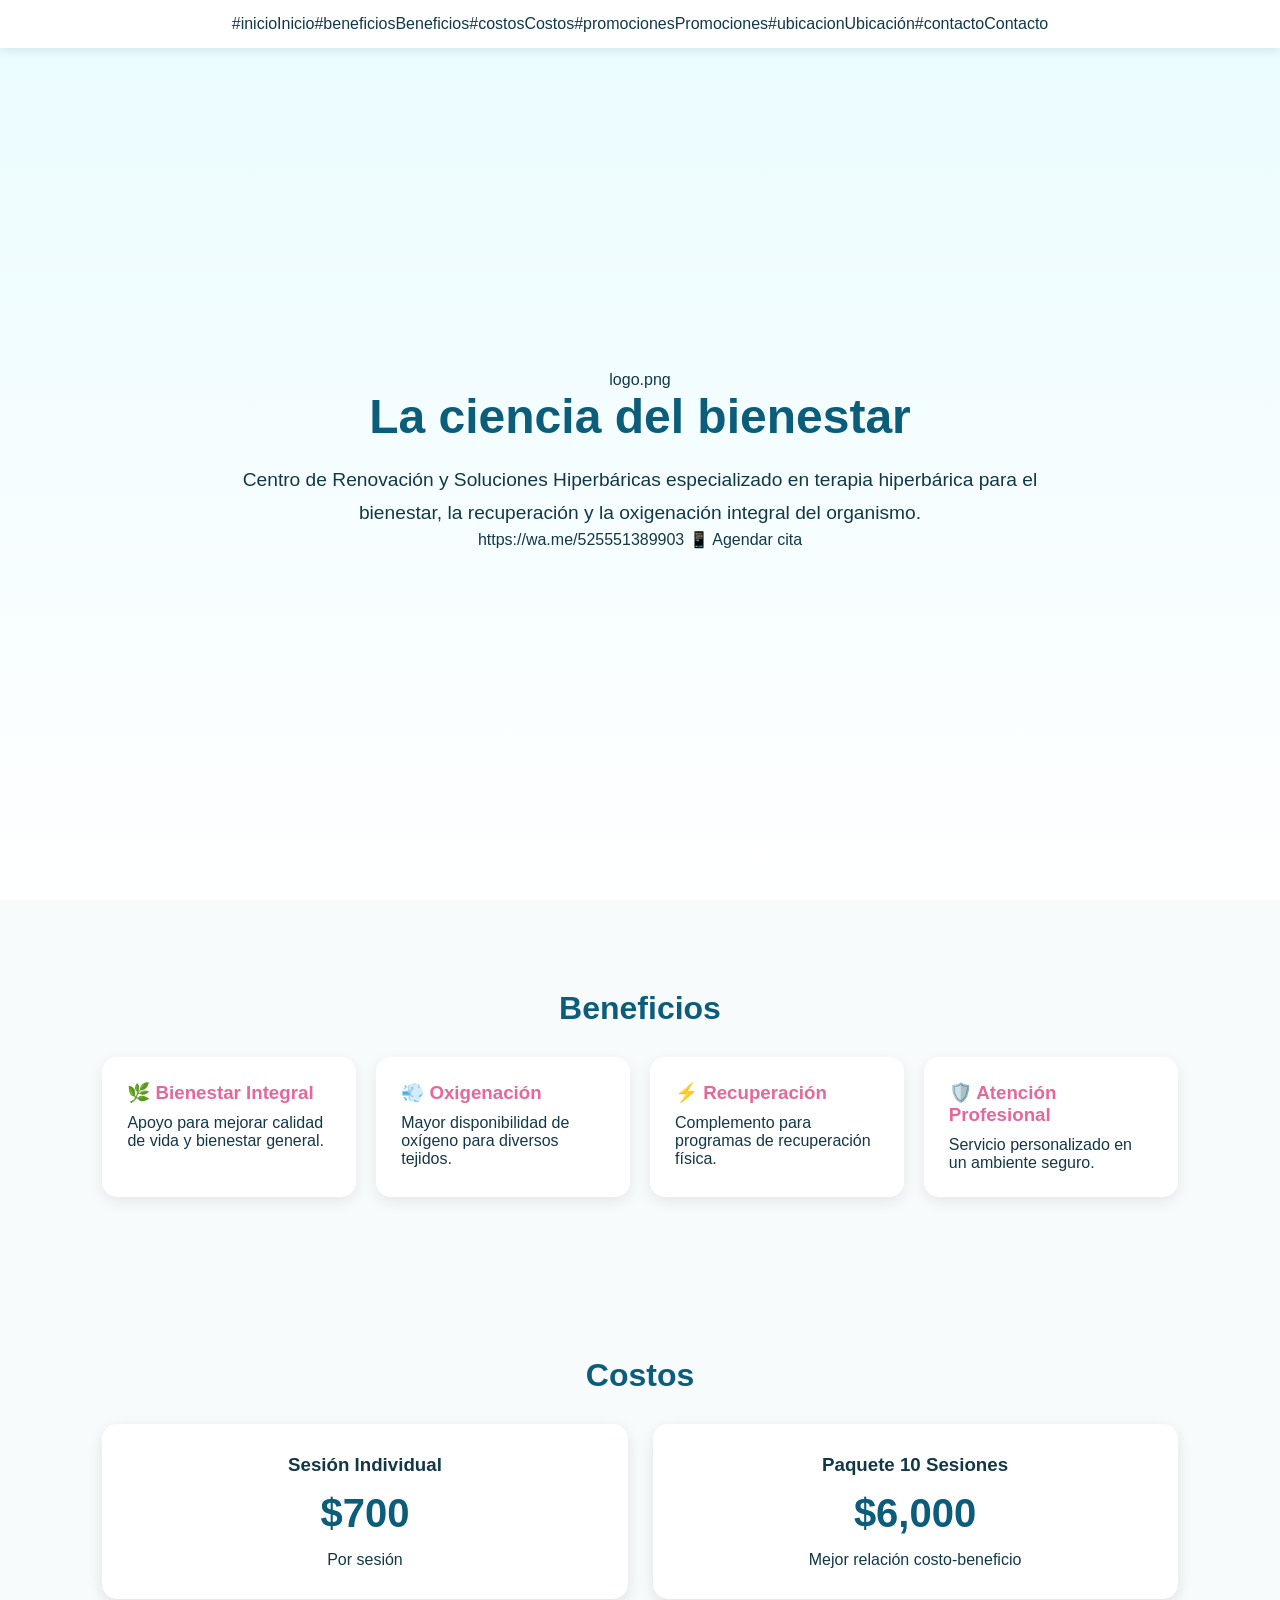
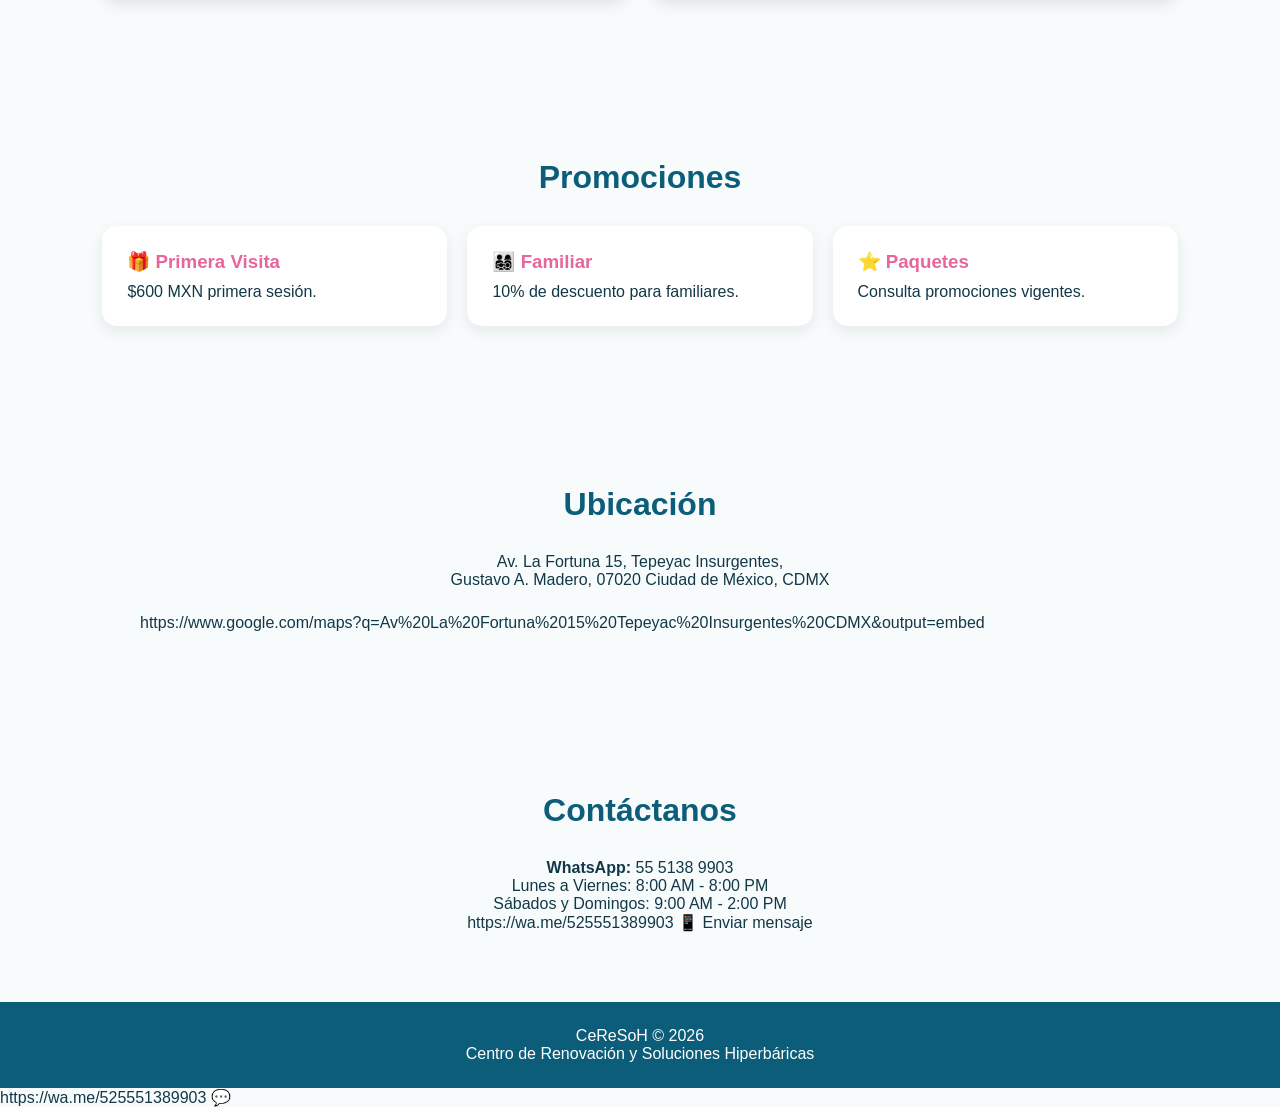
==== index.html @ e76f4d13 "Refactor HTML structure and update styles" ====
<!DOCTYPE html>
<html lang="es">
<head>
<meta charset="UTF-8">
<meta name="viewport" content="width=device-width, initial-scale=1.0">

<title>CeReSoH | Centro de Renovación y Soluciones Hiperbáricas</title>

<style>

*{
margin:0;
padding:0;
box-sizing:border-box;
scroll-behavior:smooth;
}

body{
font-family:Arial, sans-serif;
background:#f8fbfc;
color:#123848;
}

nav{
position:fixed;
top:0;
width:100%;
background:white;
box-shadow:0 2px 10px rgba(0,0,0,.1);
z-index:1000;
}

nav ul{
display:flex;
justify-content:center;
flex-wrap:wrap;
list-style:none;
padding:15px;
}

nav a{
text-decoration:none;
color:#0c5d7a;
font-weight:bold;
padding:10px 15px;
}

nav a:hover{
color:#e5679b;
}

section{
padding:90px 8% 70px;
}

.hero{
min-height:100vh;
display:flex;
flex-direction:column;
justify-content:center;
align-items:center;
text-align:center;
background:linear-gradient(to bottom,#eafcff,#ffffff);
}

.logo{
max-width:500px;
width:90%;
margin-bottom:30px;
}

.hero h1{
font-size:3rem;
color:#0c5d7a;
margin-bottom:20px;
}

.hero p{
max-width:800px;
font-size:1.2rem;
line-height:1.7;
}

.btn{
display:inline-block;
margin-top:30px;
background:#25D366;
color:white;
padding:15px 30px;
border-radius:50px;
text-decoration:none;
font-weight:bold;
}

.btn:hover{
background:#1faa50;
}

h2{
text-align:center;
margin-bottom:30px;
color:#0c5d7a;
font-size:2rem;
}

.cards{
display:grid;
grid-template-columns:repeat(auto-fit,minmax(250px,1fr));
gap:20px;
}

.card{
background:white;
padding:25px;
border-radius:15px;
box-shadow:0 5px 15px rgba(0,0,0,.08);
}

.card h3{
margin-bottom:10px;
color:#e5679b;
}

.pricing{
display:grid;
grid-template-columns:repeat(auto-fit,minmax(280px,1fr));
gap:25px;
}

.price-box{
background:white;
padding:30px;
border-radius:15px;
text-align:center;
box-shadow:0 5px 15px rgba(0,0,0,.1);
}

.price{
font-size:2.5rem;
font-weight:bold;
color:#0c5d7a;
margin:15px 0;
}

.map-container{
max-width:1000px;
margin:auto;
}

.map-container iframe{
width:100%;
height:450px;
border:none;
border-radius:15px;
}

.contact{
text-align:center;
}

.whatsapp-button{
display:inline-block;
background:#25D366;
color:white;
padding:15px 25px;
border-radius:50px;
text-decoration:none;
font-weight:bold;
margin-top:20px;
}

.whatsapp-float{
position:fixed;
bottom:20px;
right:20px;
background:#25D366;
width:65px;
height:65px;
border-radius:50%;
display:flex;
justify-content:center;
align-items:center;
font-size:34px;
text-decoration:none;
color:white;
box-shadow:0 0 15px rgba(0,0,0,.3);
}

footer{
background:#0c5d7a;
color:white;
text-align:center;
padding:25px;
}

@media(max-width:700px){

.hero h1{
font-size:2.2rem;
}

}

</style>
</head>

<body>

<nav>
<ul>
<li>#inicioInicio</a></li>
<li>#beneficiosBeneficios</a></li>
<li>#costosCostos</a></li>
<li>#promocionesPromociones</a></li>
<li>#ubicacionUbicación</a></li>
<li>#contactoContacto</a></li>
</ul>
</nav>

<section class="hero" id="inicio">

logo.png

<h1>La ciencia del bienestar</h1>

<p>
Centro de Renovación y Soluciones Hiperbáricas especializado
en terapia hiperbárica para el bienestar, la recuperación y la
oxigenación integral del organismo.
</p>

https://wa.me/525551389903
📱 Agendar cita
</a>

</section>

<section id="beneficios">

<h2>Beneficios</h2>

<div class="cards">

<div class="card">
<h3>🌿 Bienestar Integral</h3>
<p>Apoyo para mejorar calidad de vida y bienestar general.</p>
</div>

<div class="card">
<h3>💨 Oxigenación</h3>
<p>Mayor disponibilidad de oxígeno para diversos tejidos.</p>
</div>

<div class="card">
<h3>⚡ Recuperación</h3>
<p>Complemento para programas de recuperación física.</p>
</div>

<div class="card">
<h3>🛡️ Atención Profesional</h3>
<p>Servicio personalizado en un ambiente seguro.</p>
</div>

</div>

</section>

<section id="costos">

<h2>Costos</h2>

<div class="pricing">

<div class="price-box">
<h3>Sesión Individual</h3>
<div class="price">$700</div>
<p>Por sesión</p>
</div>

<div class="price-box">
<h3>Paquete 10 Sesiones</h3>
<div class="price">$6,000</div>
<p>Mejor relación costo-beneficio</p>
</div>

</div>

</section>

<section id="promociones">

<h2>Promociones</h2>

<div class="cards">

<div class="card">
<h3>🎁 Primera Visita</h3>
<p>$600 MXN primera sesión.</p>
</div>

<div class="card">
<h3>👨‍👩‍👧‍👦 Familiar</h3>
<p>10% de descuento para familiares.</p>
</div>

<div class="card">
<h3>⭐ Paquetes</h3>
<p>Consulta promociones vigentes.</p>
</div>

</div>

</section>

<section id="ubicacion">

<h2>Ubicación</h2>

<p style="text-align:center;margin-bottom:25px;">
Av. La Fortuna 15, Tepeyac Insurgentes,<br>
Gustavo A. Madero, 07020 Ciudad de México, CDMX
</p>

<div class="map-container">

https://www.google.com/maps?q=Av%20La%20Fortuna%2015%20Tepeyac%20Insurgentes%20CDMX&output=embed
</iframe>

</div>

</section>

<section class="contact" id="contacto">

<h2>Contáctanos</h2>

<p><strong>WhatsApp:</strong> 55 5138 9903</p>

<p>
Lunes a Viernes: 8:00 AM - 8:00 PM<br>
Sábados y Domingos: 9:00 AM - 2:00 PM
</p>

https://wa.me/525551389903
📱 Enviar mensaje
</a>

</section>

<footer>

CeReSoH © 2026<br>
Centro de Renovación y Soluciones Hiperbáricas

</footer>

https://wa.me/525551389903
💬
</a>

</body>
</html>
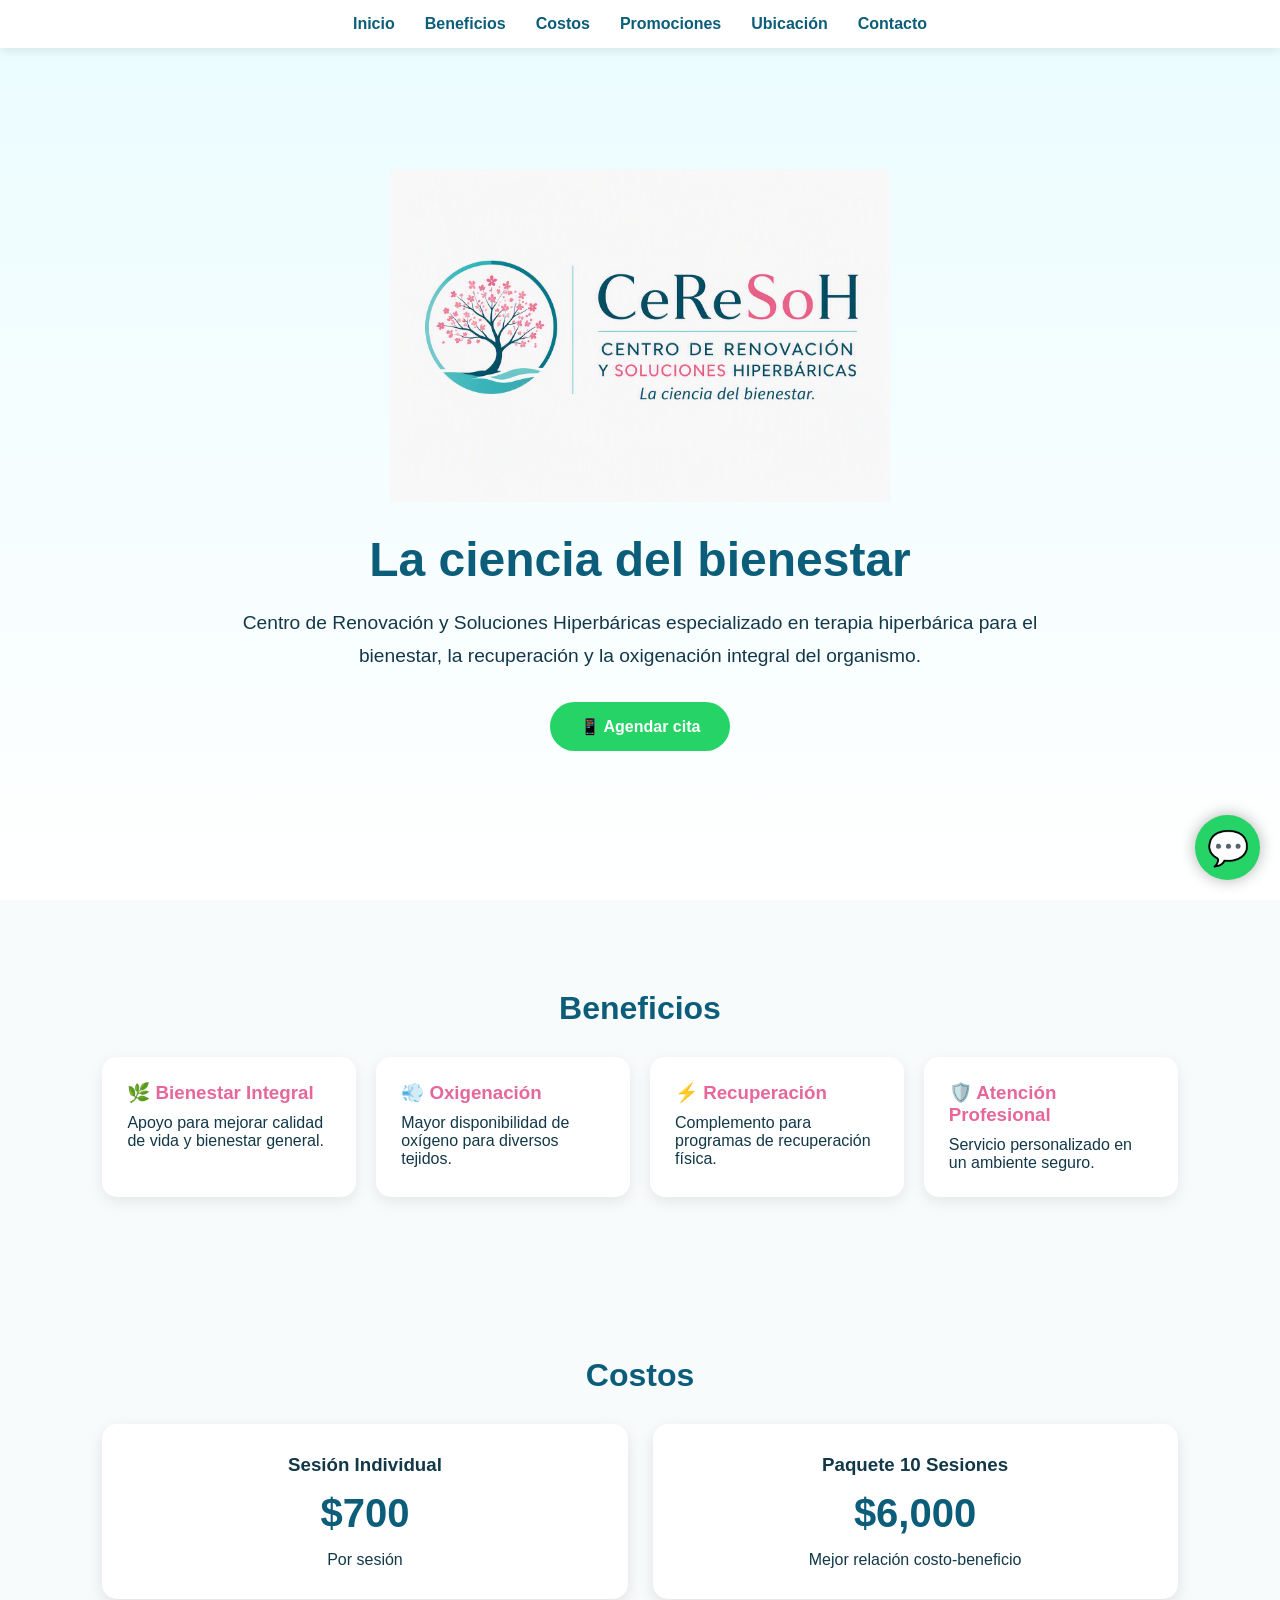
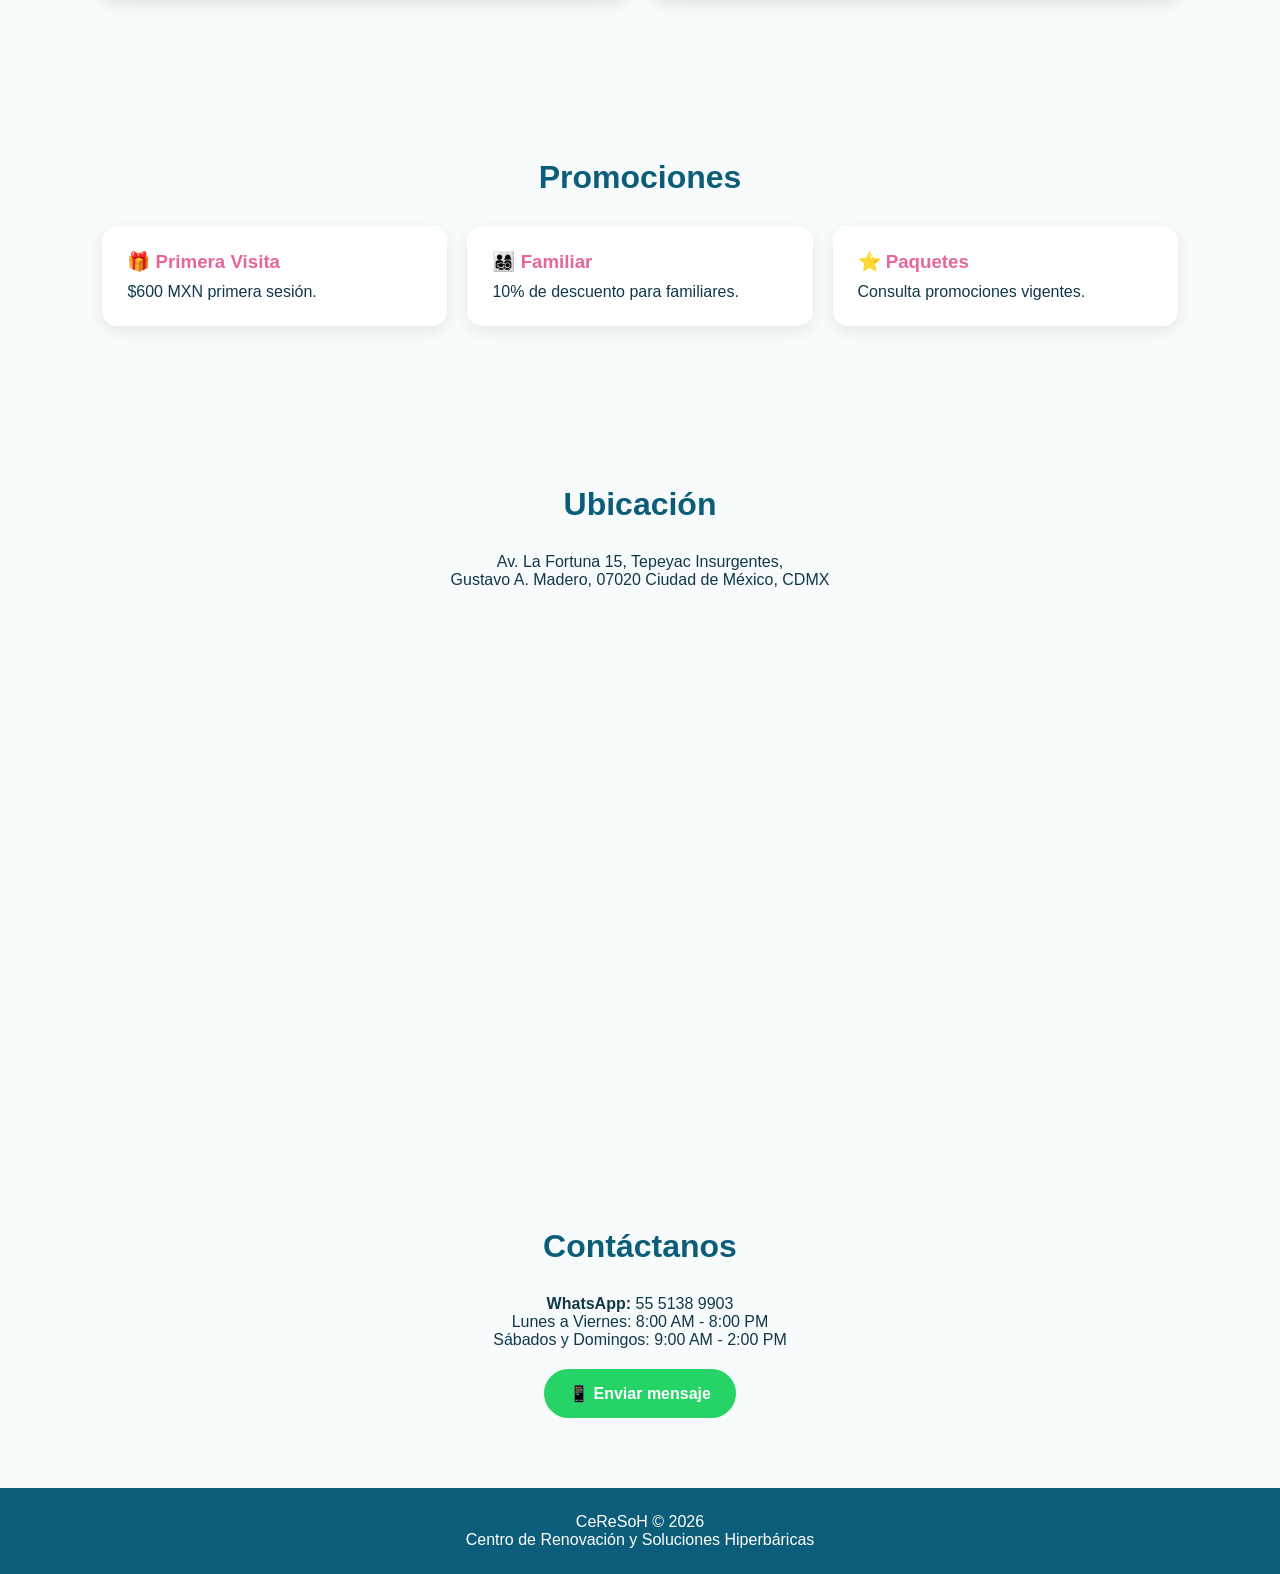
==== commit cba66524: "Refactor HTML links and improve structure" ====
--- a/index.html
+++ b/index.html
@@ -7,7 +7,6 @@
 <title>CeReSoH | Centro de Renovación y Soluciones Hiperbáricas</title>
 
 <style>
-
 *{
 margin:0;
 padding:0;
@@ -194,13 +193,10 @@
 }
 
 @media(max-width:700px){
-
 .hero h1{
 font-size:2.2rem;
 }
-
-}
-
+}
 </style>
 </head>
 
@@ -208,18 +204,18 @@
 
 <nav>
 <ul>
-<li>#inicioInicio</a></li>
-<li>#beneficiosBeneficios</a></li>
-<li>#costosCostos</a></li>
-<li>#promocionesPromociones</a></li>
-<li>#ubicacionUbicación</a></li>
-<li>#contactoContacto</a></li>
+<li><a href="#inicio">Inicio</a></li>
+<li><a href="#beneficios">Beneficios</a></li>
+<li><a href="#costos">Costos</a></li>
+<li><a href="#promociones">Promociones</a></li>
+<li><a href="#ubicacion">Ubicación</a></li>
+<li><a href="#contacto">Contacto</a></li>
 </ul>
 </nav>
 
 <section class="hero" id="inicio">
 
-logo.png
+<img src="logo.png" class="logo" alt="Logo CeReSoH">
 
 <h1>La ciencia del bienestar</h1>
 
@@ -229,9 +225,7 @@
 oxigenación integral del organismo.
 </p>
 
-https://wa.me/525551389903
-📱 Agendar cita
-</a>
+<a href="https://wa.me/525551389903" class="btn">📱 Agendar cita</a>
 
 </section>
 
@@ -322,10 +316,7 @@
 </p>
 
 <div class="map-container">
-
-https://www.google.com/maps?q=Av%20La%20Fortuna%2015%20Tepeyac%20Insurgentes%20CDMX&output=embed
-</iframe>
-
+<iframe src="https://www.google.com/maps?q=Av%20La%20Fortuna%2015%20Tepeyac%20Insurgentes%20CDMX&output=embed"></iframe>
 </div>
 
 </section>
@@ -341,22 +332,16 @@
 Sábados y Domingos: 9:00 AM - 2:00 PM
 </p>
 
-https://wa.me/525551389903
-📱 Enviar mensaje
-</a>
+<a href="https://wa.me/525551389903" class="whatsapp-button">📱 Enviar mensaje</a>
 
 </section>
 
 <footer>
-
 CeReSoH © 2026<br>
 Centro de Renovación y Soluciones Hiperbáricas
-
 </footer>
 
-https://wa.me/525551389903
-💬
-</a>
+<a href="https://wa.me/525551389903" class="whatsapp-float">💬</a>
 
 </body>
 </html>
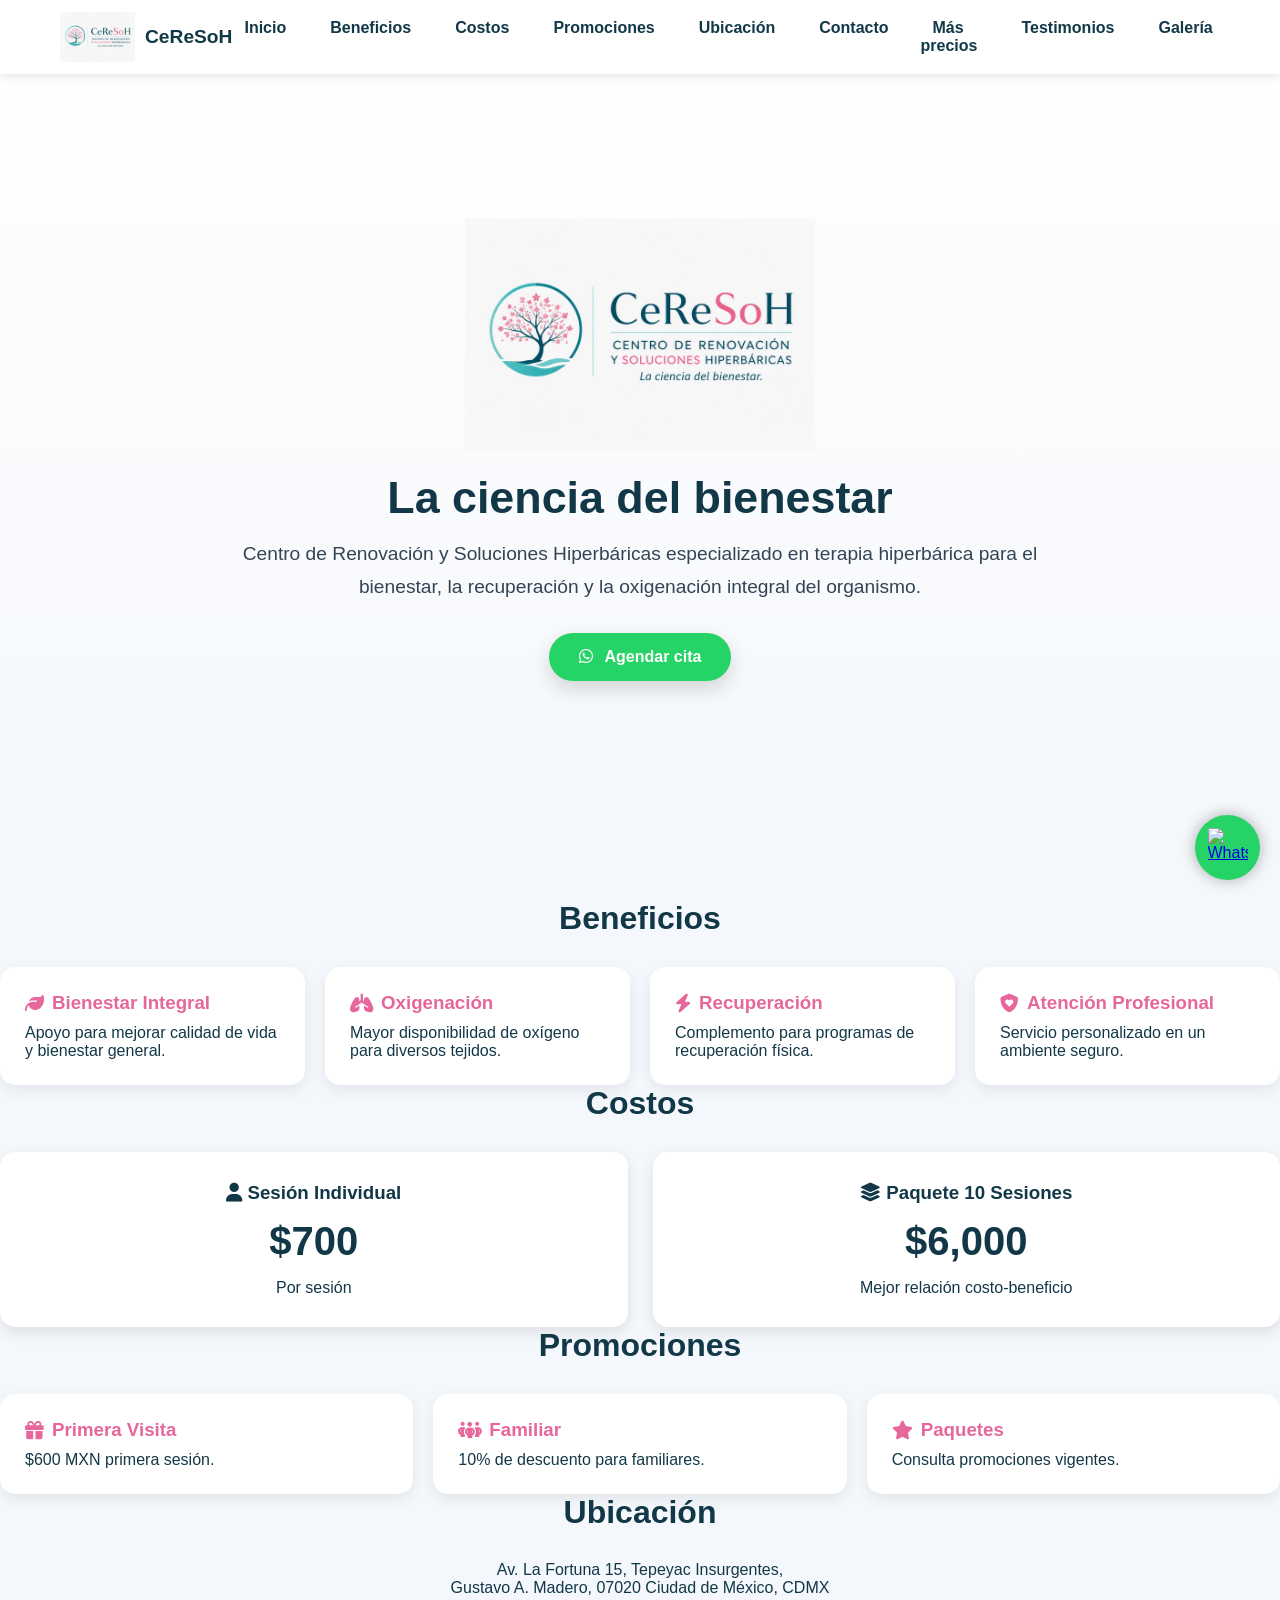
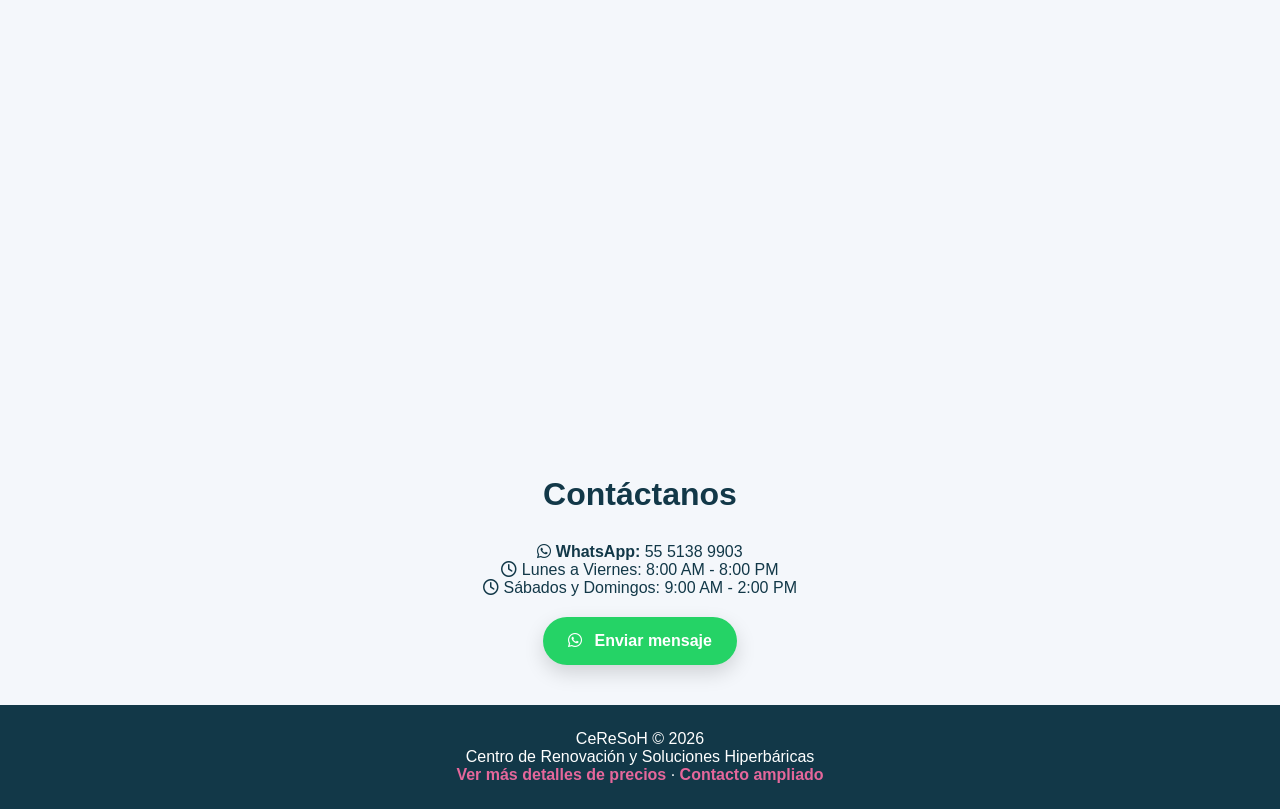
==== commit c714baa0: "Update SEO metadata and improve HTML structure" ====
--- a/index.html
+++ b/index.html
@@ -4,7 +4,28 @@
 <meta charset="UTF-8">
 <meta name="viewport" content="width=device-width, initial-scale=1.0">
 
-<title>CeReSoH | Centro de Renovación y Soluciones Hiperbáricas</title>
+<title>CeReSoH | Cámara Hiperbárica en CDMX | Clínica de Bienestar</title>
+
+<!-- SEO -->
+<meta name="description" content="CeReSoH: Centro de Renovación y Soluciones Hiperbáricas. Terapia hiperbárica profesional en CDMX. Agenda tu sesión hoy.">
+<meta name="keywords" content="cámara hiperbárica CDMX, terapia hiperbárica, bienestar, oxigenación, salud, CeReSoH">
+<meta name="author" content="CeReSoH">
+<meta property="og:title" content="CeReSoH | Terapia Hiperbárica en CDMX">
+<meta property="og:description" content="Clínica premium de terapia hiperbárica. Agenda tu sesión hoy.">
+<meta property="og:image" content="logo.png">
+<meta property="og:type" content="website">
+
+<!-- FontAwesome -->
+<link rel="stylesheet" href="https://cdnjs.cloudflare.com/ajax/libs/font-awesome/6.5.1/css/all.min.css">
+
+<!-- Google tag (gtag.js) -->
+<script async src="https://www.googletagmanager.com/gtag/js?id=G-NLW0DRHS43"></script>
+<script>
+  window.dataLayer = window.dataLayer || [];
+  function gtag(){dataLayer.push(arguments);}
+  gtag('js', new Date());
+  gtag('config', 'G-NLW0DRHS43');
+</script>
 
 <style>
 *{
@@ -15,11 +36,12 @@
 }
 
 body{
-font-family:Arial, sans-serif;
-background:#f8fbfc;
-color:#123848;
-}
-
+font-family:'Segoe UI', Roboto, Arial, sans-serif;
+background:#F4F7FB;
+color:#123848;
+}
+
+/* NAVBAR */
 nav{
 position:fixed;
 top:0;
@@ -29,29 +51,83 @@
 z-index:1000;
 }
 
-nav ul{
-display:flex;
-justify-content:center;
-flex-wrap:wrap;
+.nav-container{
+max-width:1200px;
+margin:auto;
+display:flex;
+align-items:center;
+justify-content:space-between;
+padding:12px 20px;
+}
+
+.nav-logo{
+display:flex;
+align-items:center;
+gap:10px;
+}
+
+.nav-logo img{
+height:50px;
+}
+
+.nav-logo span{
+font-weight:bold;
+color:#123848;
+font-size:1.2rem;
+}
+
+.nav-links{
+display:flex;
+gap:20px;
 list-style:none;
-padding:15px;
-}
-
-nav a{
+}
+
+.nav-links a{
 text-decoration:none;
-color:#0c5d7a;
-font-weight:bold;
-padding:10px 15px;
-}
-
-nav a:hover{
-color:#e5679b;
-}
-
-section{
-padding:90px 8% 70px;
-}
-
+color:#123848;
+font-weight:600;
+padding:8px 12px;
+border-radius:8px;
+transition:.2s;
+}
+
+.nav-links a:hover{
+background:#E5679B;
+color:white;
+}
+
+/* Hamburguesa móvil */
+.menu-toggle{
+display:none;
+font-size:28px;
+color:#123848;
+cursor:pointer;
+}
+
+@media(max-width:768px){
+.nav-links{
+position:absolute;
+top:70px;
+right:0;
+background:white;
+flex-direction:column;
+width:75%;
+max-width:280px;
+padding:20px;
+box-shadow:0 5px 15px rgba(0,0,0,.15);
+display:none;
+}
+
+.nav-links.show{
+display:flex;
+}
+
+.menu-toggle{
+display:block;
+}
+}
+
+/* HERO */
 .hero{
 min-height:100vh;
 display:flex;
@@ -59,25 +135,32 @@
 justify-content:center;
 align-items:center;
 text-align:center;
-background:linear-gradient(to bottom,#eafcff,#ffffff);
+background:linear-gradient(to bottom,#ffffff,#F4F7FB);
+animation:fadeIn 1s ease-out;
+}
+
+@keyframes fadeIn{
+from{opacity:0; transform:translateY(20px);}
+to{opacity:1; transform:translateY(0);}
 }
 
 .logo{
-max-width:500px;
+max-width:350px;
 width:90%;
-margin-bottom:30px;
+margin-bottom:20px;
 }
 
 .hero h1{
-font-size:3rem;
-color:#0c5d7a;
-margin-bottom:20px;
+font-size:2.8rem;
+color:#123848;
+margin-bottom:15px;
 }
 
 .hero p{
 max-width:800px;
 font-size:1.2rem;
 line-height:1.7;
+color:#345;
 }
 
 .btn{
@@ -89,19 +172,28 @@
 border-radius:50px;
 text-decoration:none;
 font-weight:bold;
+box-shadow:0 8px 20px rgba(0,0,0,.15);
+transition:.2s;
+}
+
+.btn i{
+margin-right:8px;
 }
 
 .btn:hover{
 background:#1faa50;
-}
-
+transform:translateY(-2px);
+}
+
+/* TITULOS */
 h2{
 text-align:center;
 margin-bottom:30px;
-color:#0c5d7a;
+color:#123848;
 font-size:2rem;
 }
 
+/* CARDS */
 .cards{
 display:grid;
 grid-template-columns:repeat(auto-fit,minmax(250px,1fr));
@@ -113,13 +205,23 @@
 padding:25px;
 border-radius:15px;
 box-shadow:0 5px 15px rgba(0,0,0,.08);
+transition:.2s;
+}
+
+.card:hover{
+transform:translateY(-4px);
+box-shadow:0 10px 25px rgba(0,0,0,.12);
 }
 
 .card h3{
 margin-bottom:10px;
-color:#e5679b;
-}
-
+color:#E5679B;
+display:flex;
+align-items:center;
+gap:8px;
+}
+
+/* PRECIOS */
 .pricing{
 display:grid;
 grid-template-columns:repeat(auto-fit,minmax(280px,1fr));
@@ -132,15 +234,22 @@
 border-radius:15px;
 text-align:center;
 box-shadow:0 5px 15px rgba(0,0,0,.1);
+transition:.2s;
+}
+
+.price-box:hover{
+transform:translateY(-4px);
+box-shadow:0 10px 25px rgba(0,0,0,.12);
 }
 
 .price{
 font-size:2.5rem;
 font-weight:bold;
-color:#0c5d7a;
+color:#123848;
 margin:15px 0;
 }
 
+/* MAPA */
 .map-container{
 max-width:1000px;
 margin:auto;
@@ -153,6 +262,7 @@
 border-radius:15px;
 }
 
+/* CONTACTO */
 .contact{
 text-align:center;
 }
@@ -166,51 +276,87 @@
 text-decoration:none;
 font-weight:bold;
 margin-top:20px;
-}
-
+box-shadow:0 8px 20px rgba(0,0,0,.15);
+transition:.2s;
+}
+
+.whatsapp-button i{
+margin-right:8px;
+}
+
+.whatsapp-button:hover{
+background:#1faa50;
+transform:translateY(-2px);
+}
+
+/* BOTÓN FLOTANTE WHATSAPP */
 .whatsapp-float{
 position:fixed;
 bottom:20px;
 right:20px;
-background:#25D366;
 width:65px;
 height:65px;
 border-radius:50%;
 display:flex;
 justify-content:center;
 align-items:center;
-font-size:34px;
-text-decoration:none;
-color:white;
+background:#25D366;
 box-shadow:0 0 15px rgba(0,0,0,.3);
-}
-
+transition:.2s;
+}
+
+.whatsapp-float img{
+width:40px;
+height:40px;
+}
+
+.whatsapp-float:hover{
+transform:scale(1.05);
+}
+
+/* FOOTER */
 footer{
-background:#0c5d7a;
+background:#123848;
 color:white;
 text-align:center;
 padding:25px;
-}
-
-@media(max-width:700px){
-.hero h1{
-font-size:2.2rem;
-}
+margin-top:40px;
+}
+
+footer a{
+color:#E5679B;
+text-decoration:none;
+font-weight:bold;
 }
 </style>
+
 </head>
 
 <body>
 
 <nav>
-<ul>
-<li><a href="#inicio">Inicio</a></li>
-<li><a href="#beneficios">Beneficios</a></li>
-<li><a href="#costos">Costos</a></li>
-<li><a href="#promociones">Promociones</a></li>
-<li><a href="#ubicacion">Ubicación</a></li>
-<li><a href="#contacto">Contacto</a></li>
-</ul>
+<div class="nav-container">
+  <div class="nav-logo">
+    <img src="logo.png" alt="Logo CeReSoH">
+    <span>CeReSoH</span>
+  </div>
+
+  <div class="menu-toggle" onclick="toggleMenu()">
+    <i class="fas fa-bars"></i>
+  </div>
+
+  <ul class="nav-links" id="navLinks">
+    <li><a href="#inicio">Inicio</a></li>
+    <li><a href="#beneficios">Beneficios</a></li>
+    <li><a href="#costos">Costos</a></li>
+    <li><a href="#promociones">Promociones</a></li>
+    <li><a href="#ubicacion">Ubicación</a></li>
+    <li><a href="#contacto">Contacto</a></li>
+    <li><a href="precios.html">Más precios</a></li>
+    <li><a href="testimonios.html">Testimonios</a></li>
+    <li><a href="galeria.html">Galería</a></li>
+  </ul>
+</div>
 </nav>
 
 <section class="hero" id="inicio">
@@ -225,7 +371,9 @@
 oxigenación integral del organismo.
 </p>
 
-<a href="https://wa.me/525551389903" class="btn">📱 Agendar cita</a>
+<a href="https://wa.me/525551389903" class="btn" onclick="gtag('event','agendar_cita_click');">
+  <i class="fab fa-whatsapp"></i> Agendar cita
+</a>
 
 </section>
 
@@ -236,22 +384,22 @@
 <div class="cards">
 
 <div class="card">
-<h3>🌿 Bienestar Integral</h3>
+<h3><i class="fas fa-leaf"></i> Bienestar Integral</h3>
 <p>Apoyo para mejorar calidad de vida y bienestar general.</p>
 </div>
 
 <div class="card">
-<h3>💨 Oxigenación</h3>
+<h3><i class="fas fa-lungs"></i> Oxigenación</h3>
 <p>Mayor disponibilidad de oxígeno para diversos tejidos.</p>
 </div>
 
 <div class="card">
-<h3>⚡ Recuperación</h3>
+<h3><i class="fas fa-bolt"></i> Recuperación</h3>
 <p>Complemento para programas de recuperación física.</p>
 </div>
 
 <div class="card">
-<h3>🛡️ Atención Profesional</h3>
+<h3><i class="fas fa-shield-heart"></i> Atención Profesional</h3>
 <p>Servicio personalizado en un ambiente seguro.</p>
 </div>
 
@@ -266,13 +414,13 @@
 <div class="pricing">
 
 <div class="price-box">
-<h3>Sesión Individual</h3>
+<h3><i class="fas fa-user"></i> Sesión Individual</h3>
 <div class="price">$700</div>
 <p>Por sesión</p>
 </div>
 
 <div class="price-box">
-<h3>Paquete 10 Sesiones</h3>
+<h3><i class="fas fa-layer-group"></i> Paquete 10 Sesiones</h3>
 <div class="price">$6,000</div>
 <p>Mejor relación costo-beneficio</p>
 </div>
@@ -287,18 +435,18 @@
 
 <div class="cards">
 
-<div class="card">
-<h3>🎁 Primera Visita</h3>
+<div class="card" onclick="gtag('event','promocion_click');">
+<h3><i class="fas fa-gift"></i> Primera Visita</h3>
 <p>$600 MXN primera sesión.</p>
 </div>
 
-<div class="card">
-<h3>👨‍👩‍👧‍👦 Familiar</h3>
+<div class="card" onclick="gtag('event','promocion_click');">
+<h3><i class="fas fa-people-group"></i> Familiar</h3>
 <p>10% de descuento para familiares.</p>
 </div>
 
-<div class="card">
-<h3>⭐ Paquetes</h3>
+<div class="card" onclick="gtag('event','promocion_click');">
+<h3><i class="fas fa-star"></i> Paquetes</h3>
 <p>Consulta promociones vigentes.</p>
 </div>
 
@@ -325,23 +473,45 @@
 
 <h2>Contáctanos</h2>
 
-<p><strong>WhatsApp:</strong> 55 5138 9903</p>
+<p><strong><i class="fab fa-whatsapp"></i> WhatsApp:</strong> 55 5138 9903</p>
 
 <p>
-Lunes a Viernes: 8:00 AM - 8:00 PM<br>
-Sábados y Domingos: 9:00 AM - 2:00 PM
+<i class="far fa-clock"></i> Lunes a Viernes: 8:00 AM - 8:00 PM<br>
+<i class="far fa-clock"></i> Sábados y Domingos: 9:00 AM - 2:00 PM
 </p>
 
-<a href="https://wa.me/525551389903" class="whatsapp-button">📱 Enviar mensaje</a>
+<a href="https://wa.me/525551389903" class="whatsapp-button">
+  <i class="fab fa-whatsapp"></i> Enviar mensaje
+</a>
 
 </section>
 
 <footer>
 CeReSoH © 2026<br>
-Centro de Renovación y Soluciones Hiperbáricas
+Centro de Renovación y Soluciones Hiperbáricas<br>
+<a href="precios.html">Ver más detalles de precios</a> ·
+<a href="contacto.html">Contacto ampliado</a>
 </footer>
 
-<a href="https://wa.me/525551389903" class="whatsapp-float">💬</a>
+<a href="https://wa.me/525551389903" class="whatsapp-float" onclick="gtag('event','whatsapp_flotante_click');">
+  <img src="https://upload.wikimedia.org/wikipedia/commons/6/6b/WhatsApp.svg" alt="WhatsApp">
+</a>
+
+<script>
+function toggleMenu(){
+  const navLinks = document.getElementById('navLinks');
+  navLinks.classList.toggle('show');
+}
+
+/* Evento scroll profundo */
+window.addEventListener('scroll', () => {
+  const scrolled = window.scrollY;
+  const height = document.body.scrollHeight - window.innerHeight;
+  if(scrolled / height > 0.6){
+    gtag('event','scroll_profundo');
+  }
+});
+</script>
 
 </body>
 </html>
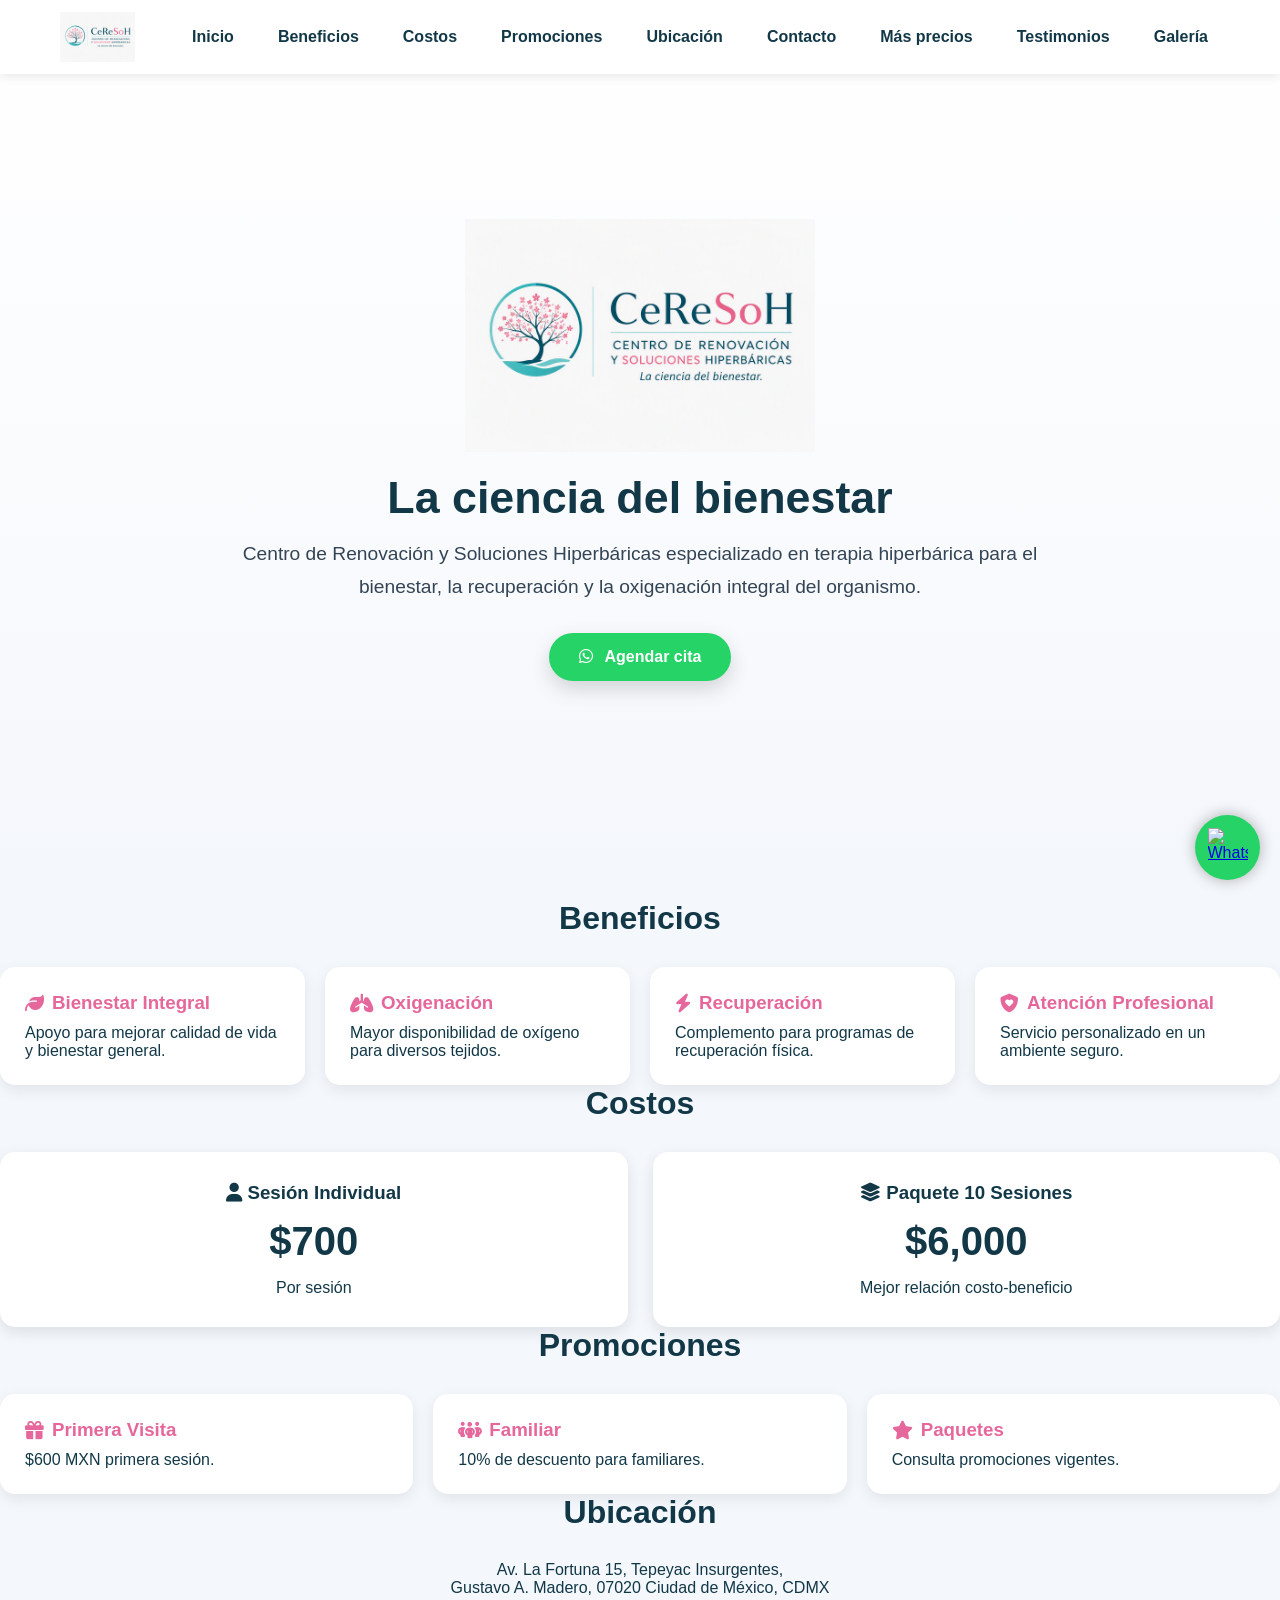
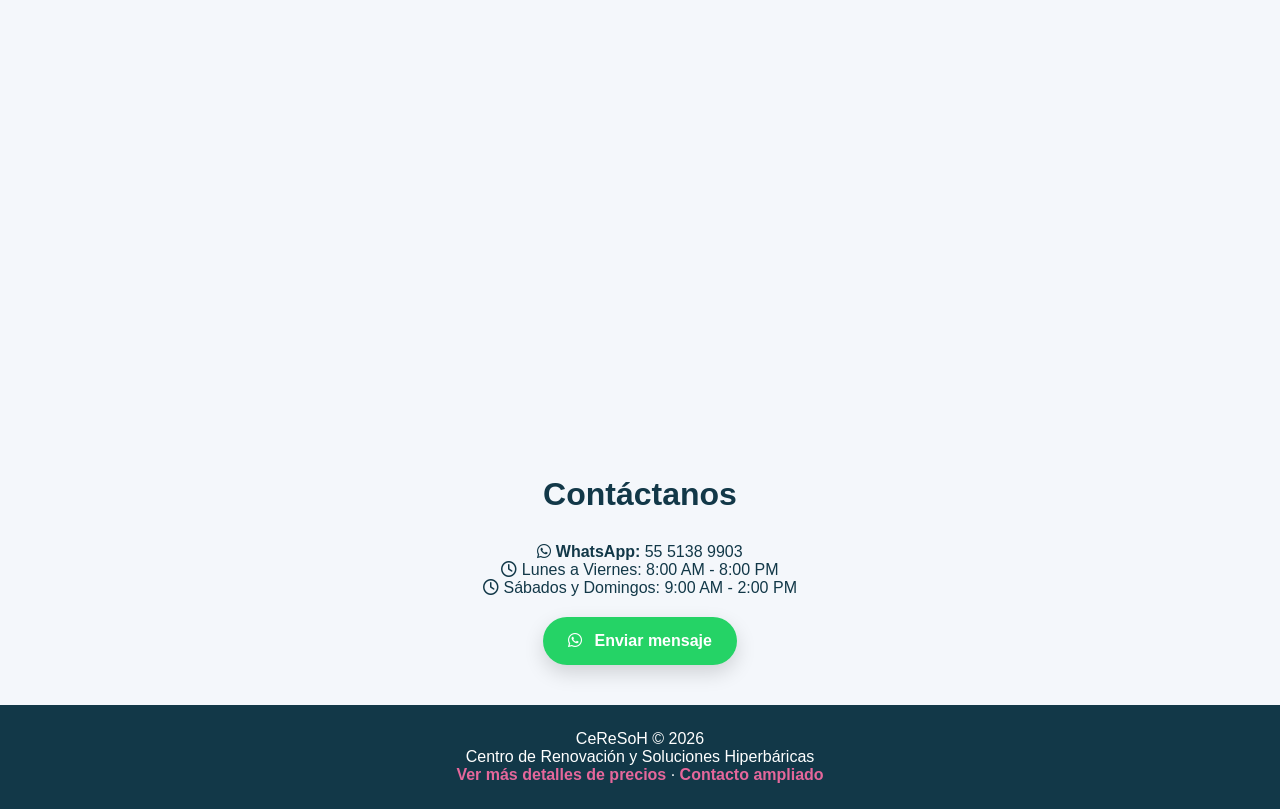
==== commit 85daf587: "Remove logo text from navigation Removed the logo text from the navigation." ====
--- a/index.html
+++ b/index.html
@@ -338,7 +338,6 @@
 <div class="nav-container">
   <div class="nav-logo">
     <img src="logo.png" alt="Logo CeReSoH">
-    <span>CeReSoH</span>
   </div>
 
   <div class="menu-toggle" onclick="toggleMenu()">
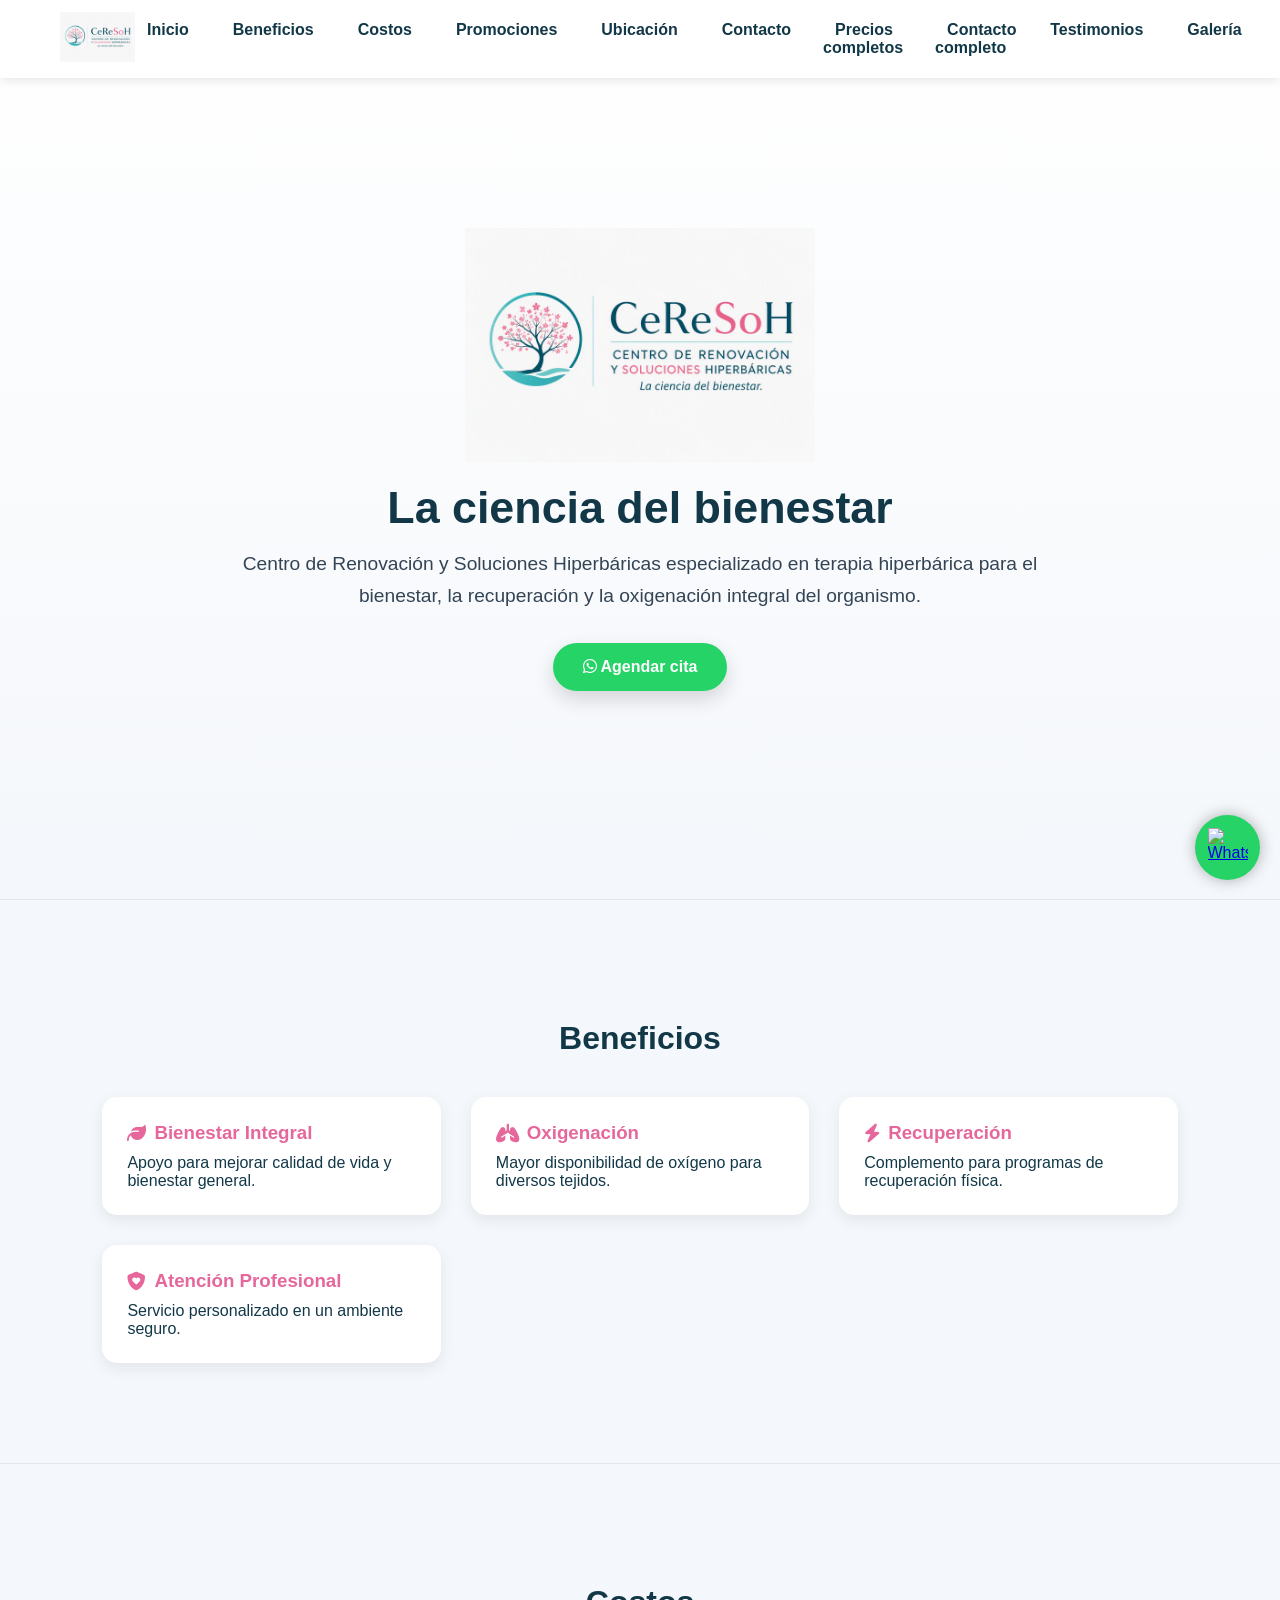
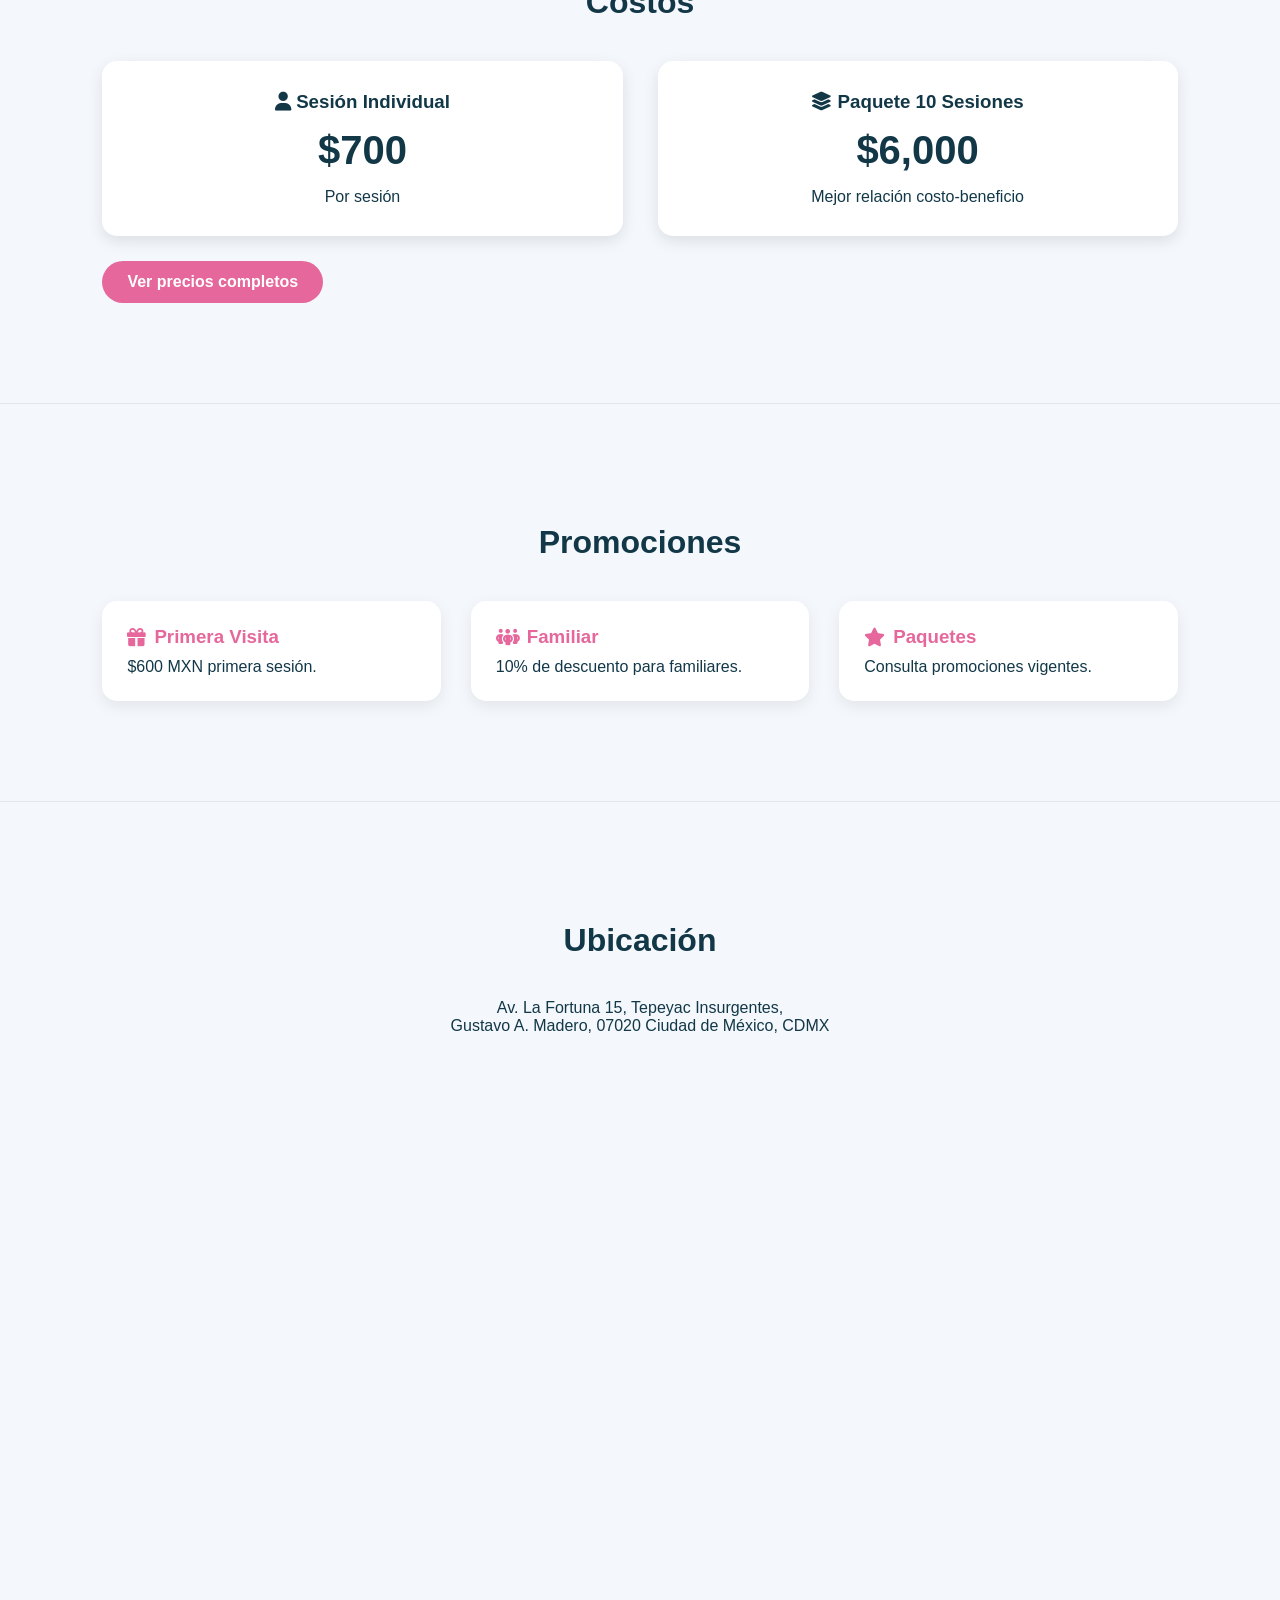
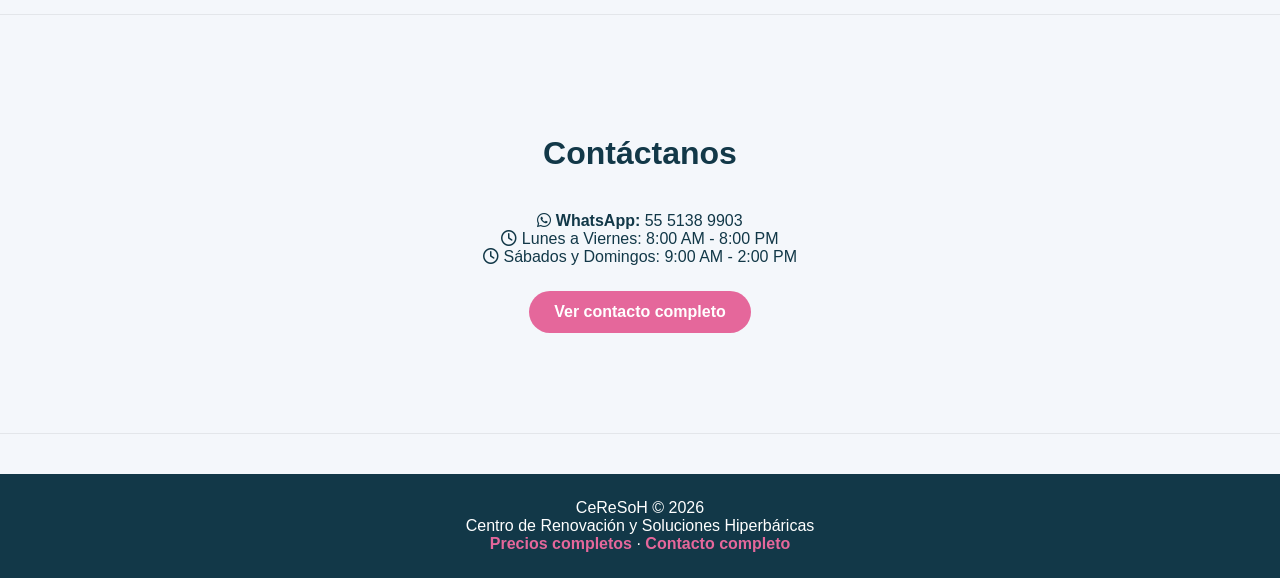
==== commit 37f35d0f: "Refactor styles and update footer links Removed unused styles for navigation logo and button. Update" ====
--- a/index.html
+++ b/index.html
@@ -60,20 +60,8 @@
 padding:12px 20px;
 }
 
-.nav-logo{
-display:flex;
-align-items:center;
-gap:10px;
-}
-
 .nav-logo img{
 height:50px;
-}
-
-.nav-logo span{
-font-weight:bold;
-color:#123848;
-font-size:1.2rem;
 }
 
 .nav-links{
@@ -127,6 +115,12 @@
 }
 }
 
+/* SECCIONES */
+section{
+padding:120px 8% 100px;
+border-bottom:1px solid #e3e6ea;
+}
+
 /* HERO */
 .hero{
 min-height:100vh;
@@ -176,19 +170,33 @@
 transition:.2s;
 }
 
-.btn i{
-margin-right:8px;
-}
-
 .btn:hover{
 background:#1faa50;
 transform:translateY(-2px);
 }
 
+/* BOTONES DE SECCIÓN */
+.btn-section{
+display:inline-block;
+margin-top:25px;
+background:#E5679B;
+color:white;
+padding:12px 25px;
+border-radius:50px;
+text-decoration:none;
+font-weight:bold;
+transition:.2s;
+}
+
+.btn-section:hover{
+background:#c94a7f;
+transform:translateY(-2px);
+}
+
 /* TITULOS */
 h2{
 text-align:center;
-margin-bottom:30px;
+margin-bottom:40px;
 color:#123848;
 font-size:2rem;
 }
@@ -197,7 +205,7 @@
 .cards{
 display:grid;
 grid-template-columns:repeat(auto-fit,minmax(250px,1fr));
-gap:20px;
+gap:30px;
 }
 
 .card{
@@ -225,7 +233,7 @@
 .pricing{
 display:grid;
 grid-template-columns:repeat(auto-fit,minmax(280px,1fr));
-gap:25px;
+gap:35px;
 }
 
 .price-box{
@@ -278,10 +286,6 @@
 margin-top:20px;
 box-shadow:0 8px 20px rgba(0,0,0,.15);
 transition:.2s;
-}
-
-.whatsapp-button i{
-margin-right:8px;
 }
 
 .whatsapp-button:hover{
@@ -351,7 +355,8 @@
     <li><a href="#promociones">Promociones</a></li>
     <li><a href="#ubicacion">Ubicación</a></li>
     <li><a href="#contacto">Contacto</a></li>
-    <li><a href="precios.html">Más precios</a></li>
+    <li><a href="precios.html">Precios completos</a></li>
+    <li><a href="contacto.html">Contacto completo</a></li>
     <li><a href="testimonios.html">Testimonios</a></li>
     <li><a href="galeria.html">Galería</a></li>
   </ul>
@@ -426,6 +431,8 @@
 
 </div>
 
+<a href="precios.html" class="btn-section">Ver precios completos</a>
+
 </section>
 
 <section id="promociones">
@@ -479,17 +486,15 @@
 <i class="far fa-clock"></i> Sábados y Domingos: 9:00 AM - 2:00 PM
 </p>
 
-<a href="https://wa.me/525551389903" class="whatsapp-button">
-  <i class="fab fa-whatsapp"></i> Enviar mensaje
-</a>
+<a href="contacto.html" class="btn-section">Ver contacto completo</a>
 
 </section>
 
 <footer>
 CeReSoH © 2026<br>
 Centro de Renovación y Soluciones Hiperbáricas<br>
-<a href="precios.html">Ver más detalles de precios</a> ·
-<a href="contacto.html">Contacto ampliado</a>
+<a href="precios.html">Precios completos</a> ·
+<a href="contacto.html">Contacto completo</a>
 </footer>
 
 <a href="https://wa.me/525551389903" class="whatsapp-float" onclick="gtag('event','whatsapp_flotante_click');">
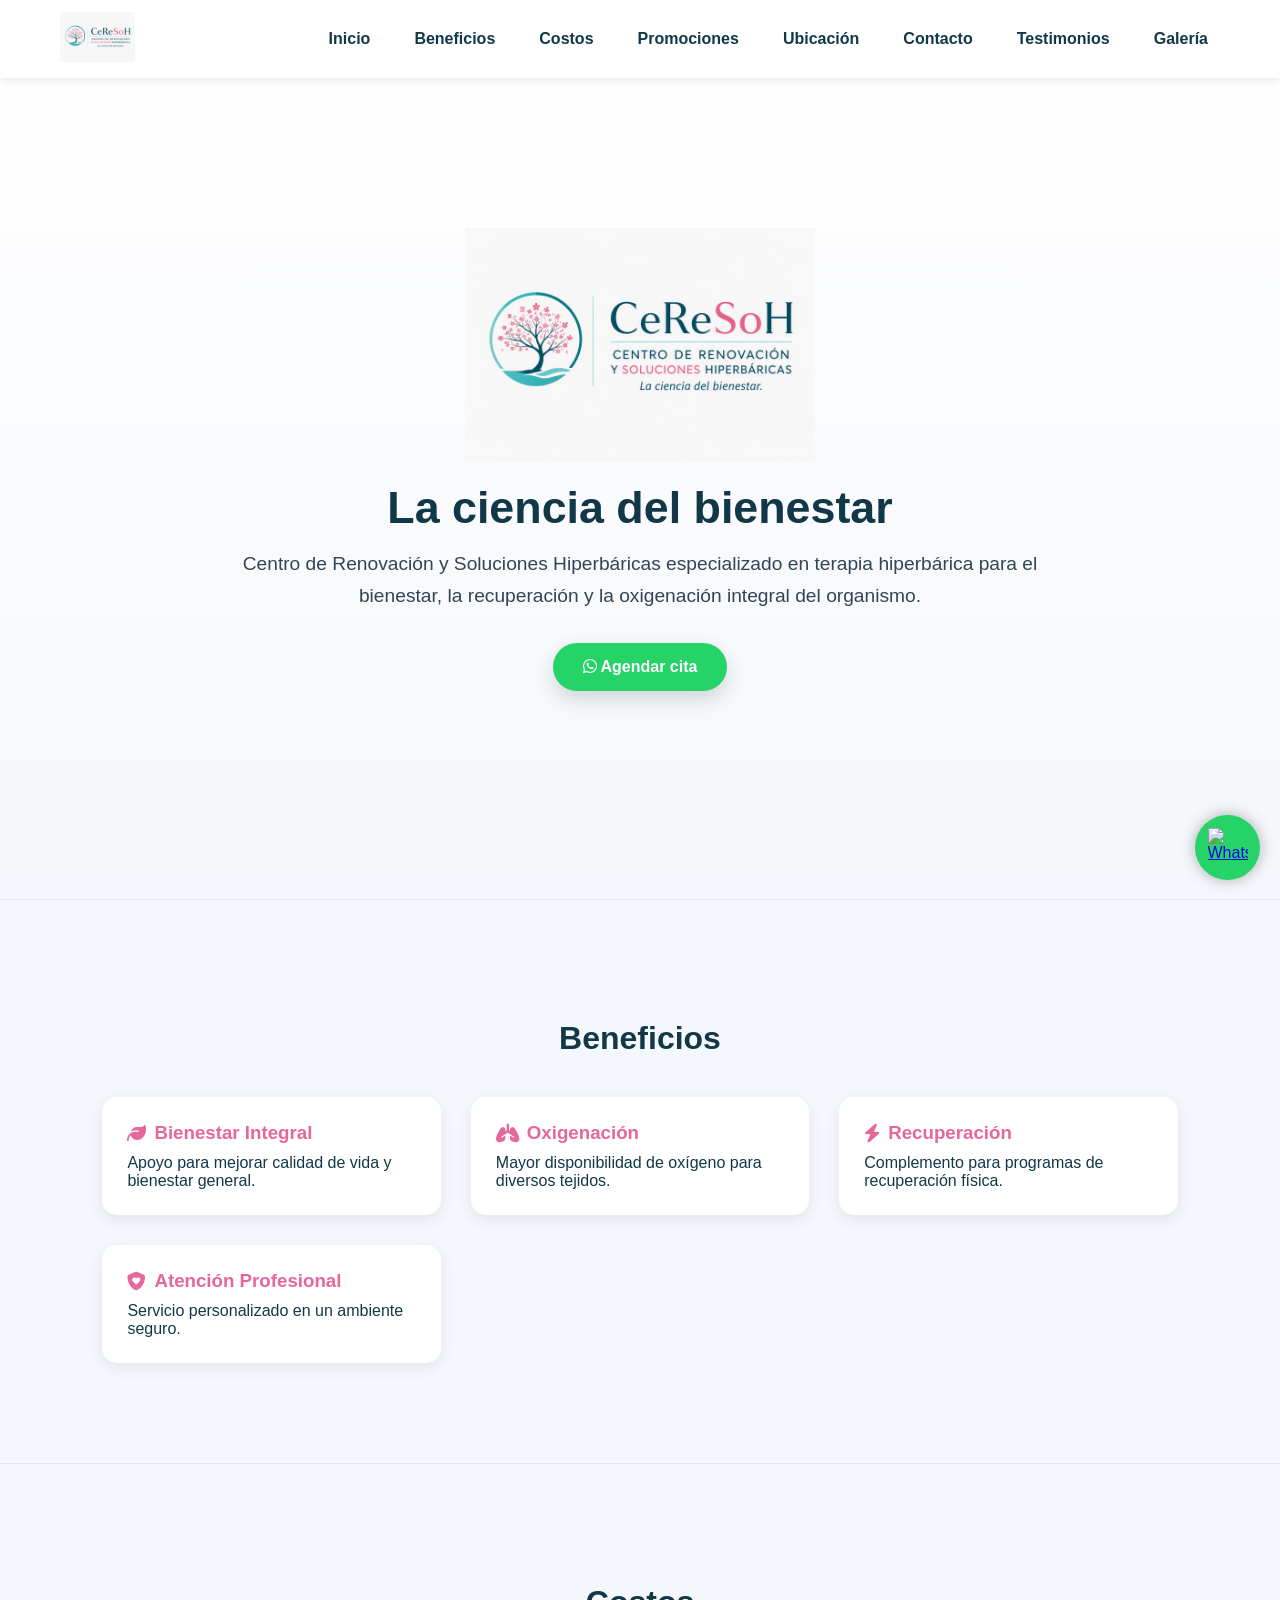
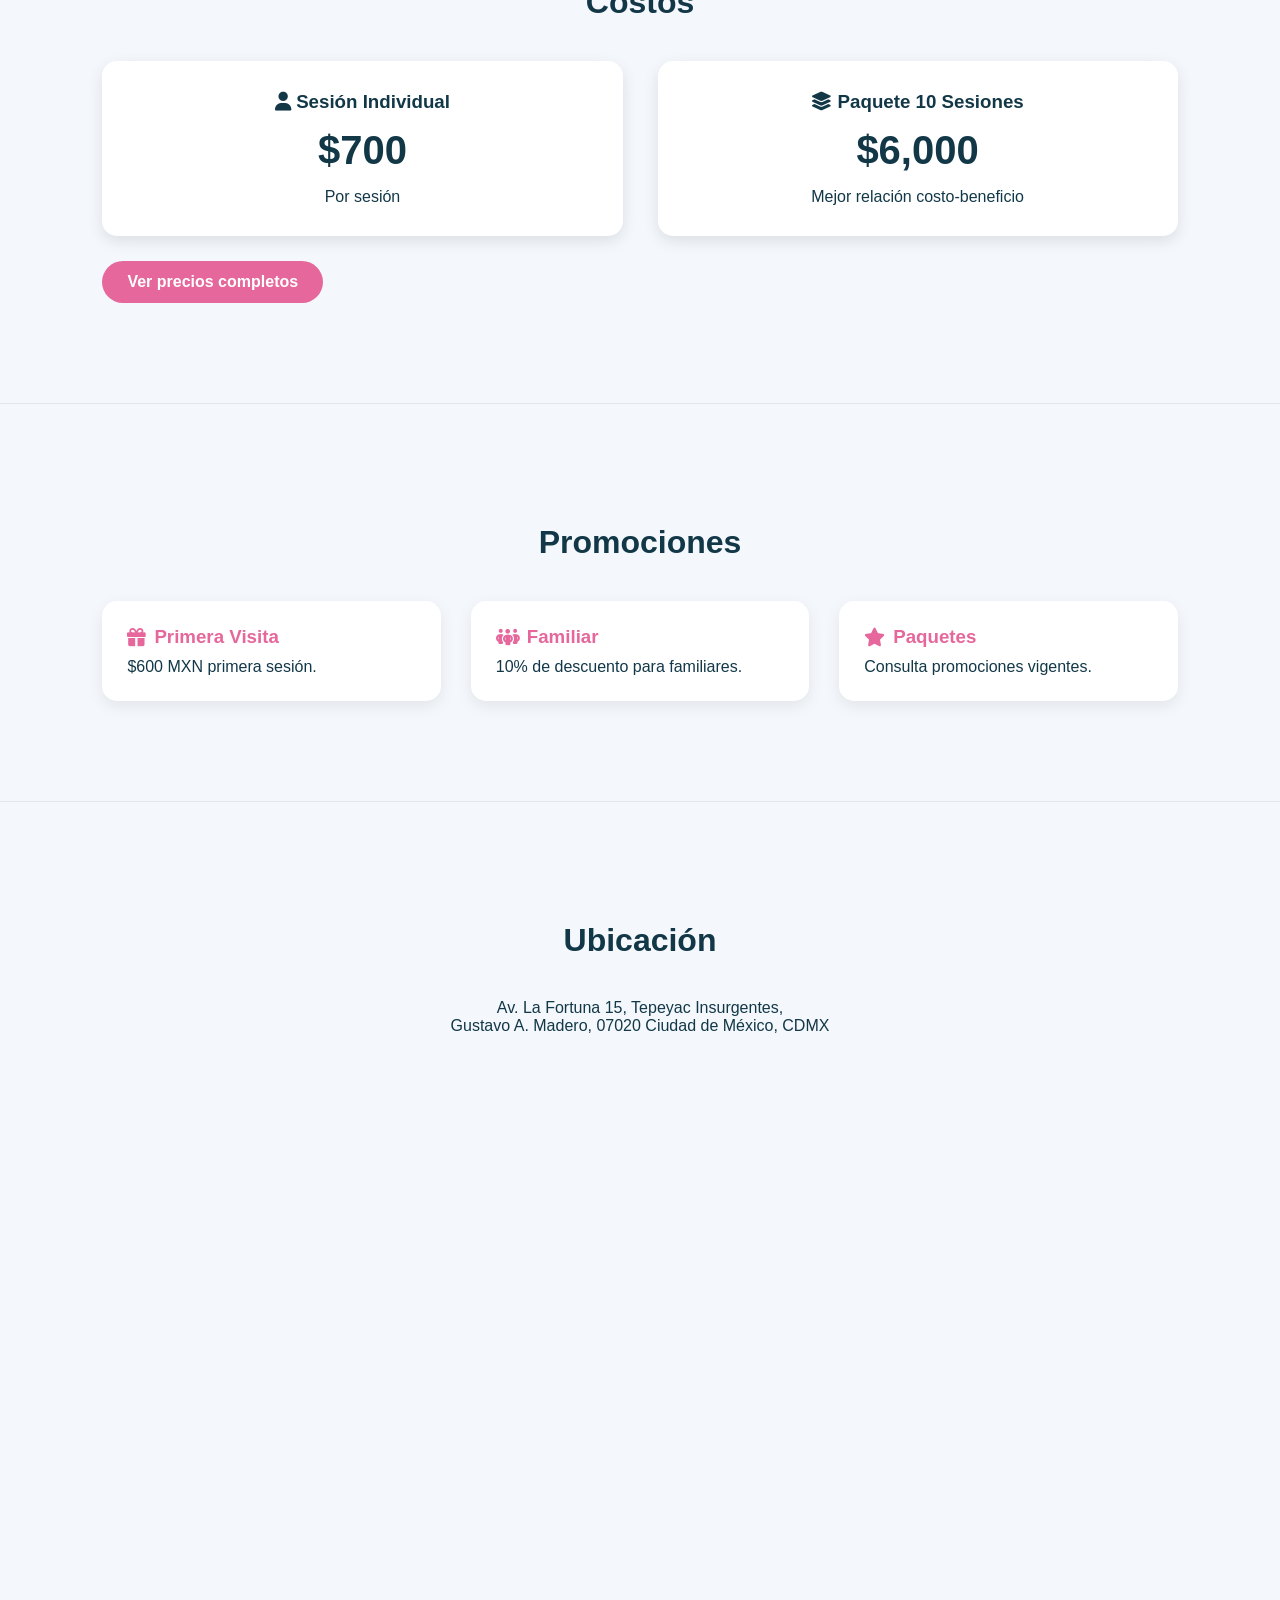
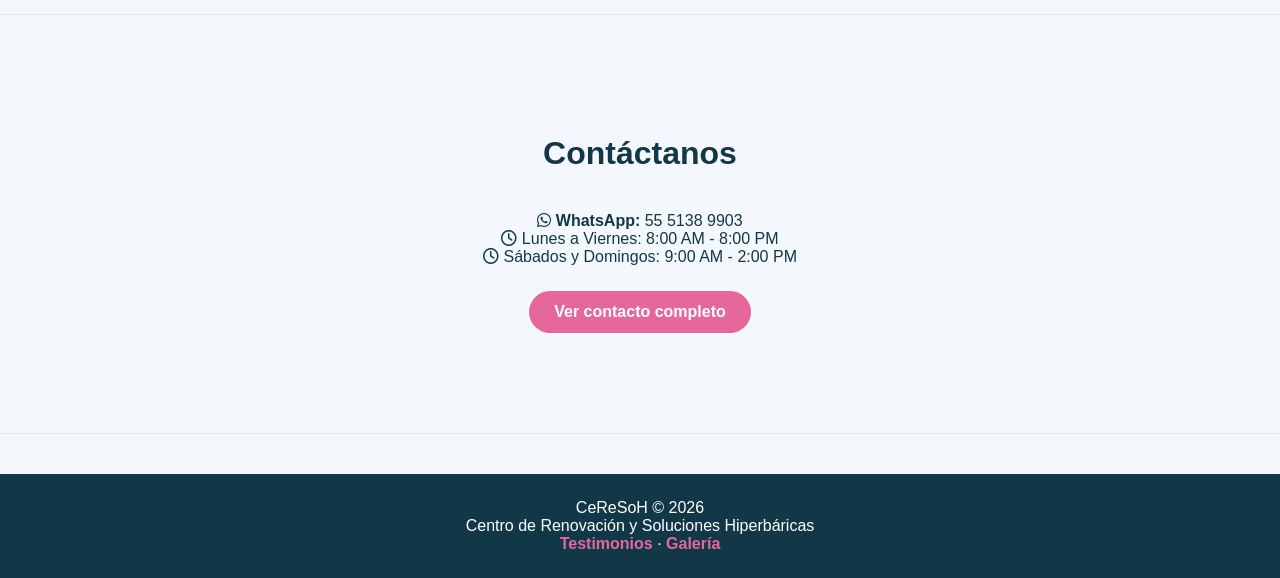
==== commit 46da35a0: "Remove 'Precios completos' and 'Contacto completo' links Removed links to 'Precios completos' and 'C" ====
--- a/index.html
+++ b/index.html
@@ -355,8 +355,6 @@
     <li><a href="#promociones">Promociones</a></li>
     <li><a href="#ubicacion">Ubicación</a></li>
     <li><a href="#contacto">Contacto</a></li>
-    <li><a href="precios.html">Precios completos</a></li>
-    <li><a href="contacto.html">Contacto completo</a></li>
     <li><a href="testimonios.html">Testimonios</a></li>
     <li><a href="galeria.html">Galería</a></li>
   </ul>
@@ -493,8 +491,8 @@
 <footer>
 CeReSoH © 2026<br>
 Centro de Renovación y Soluciones Hiperbáricas<br>
-<a href="precios.html">Precios completos</a> ·
-<a href="contacto.html">Contacto completo</a>
+<a href="testimonios.html">Testimonios</a> ·
+<a href="galeria.html">Galería</a>
 </footer>
 
 <a href="https://wa.me/525551389903" class="whatsapp-float" onclick="gtag('event','whatsapp_flotante_click');">
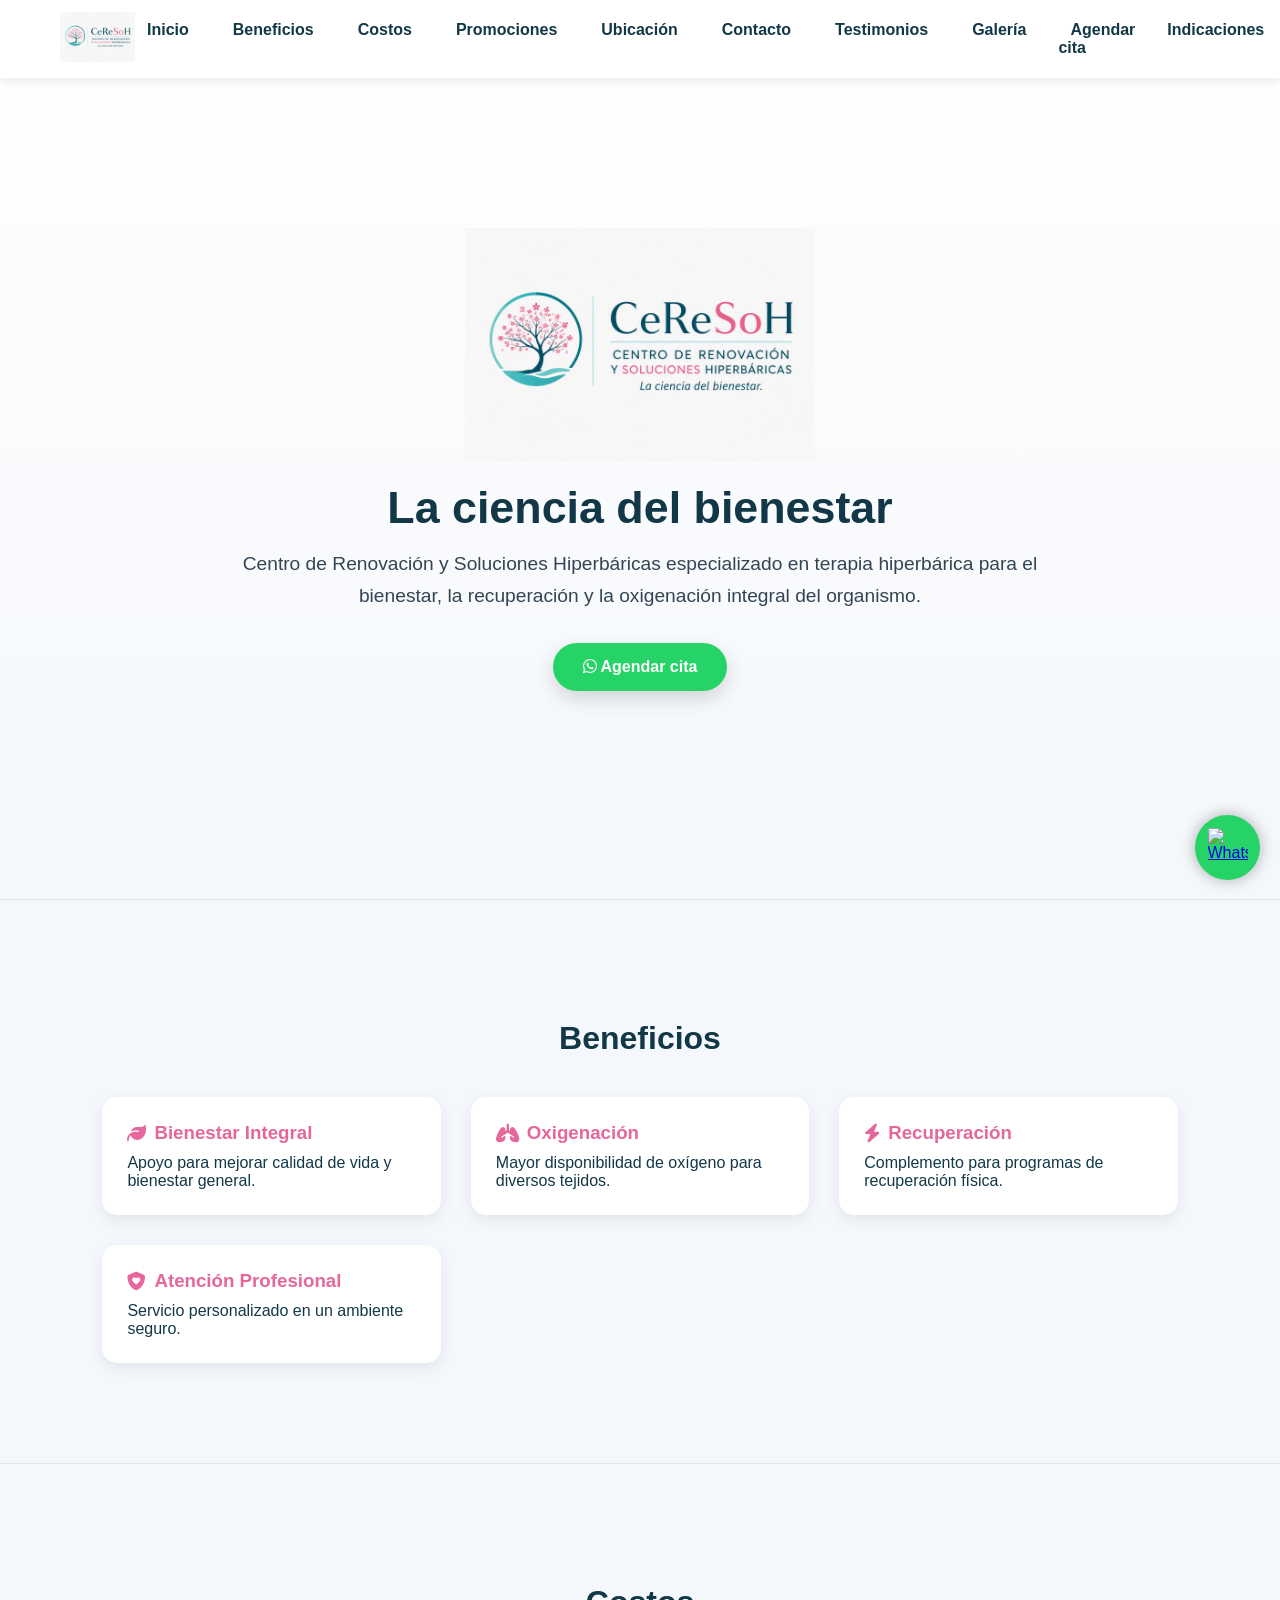
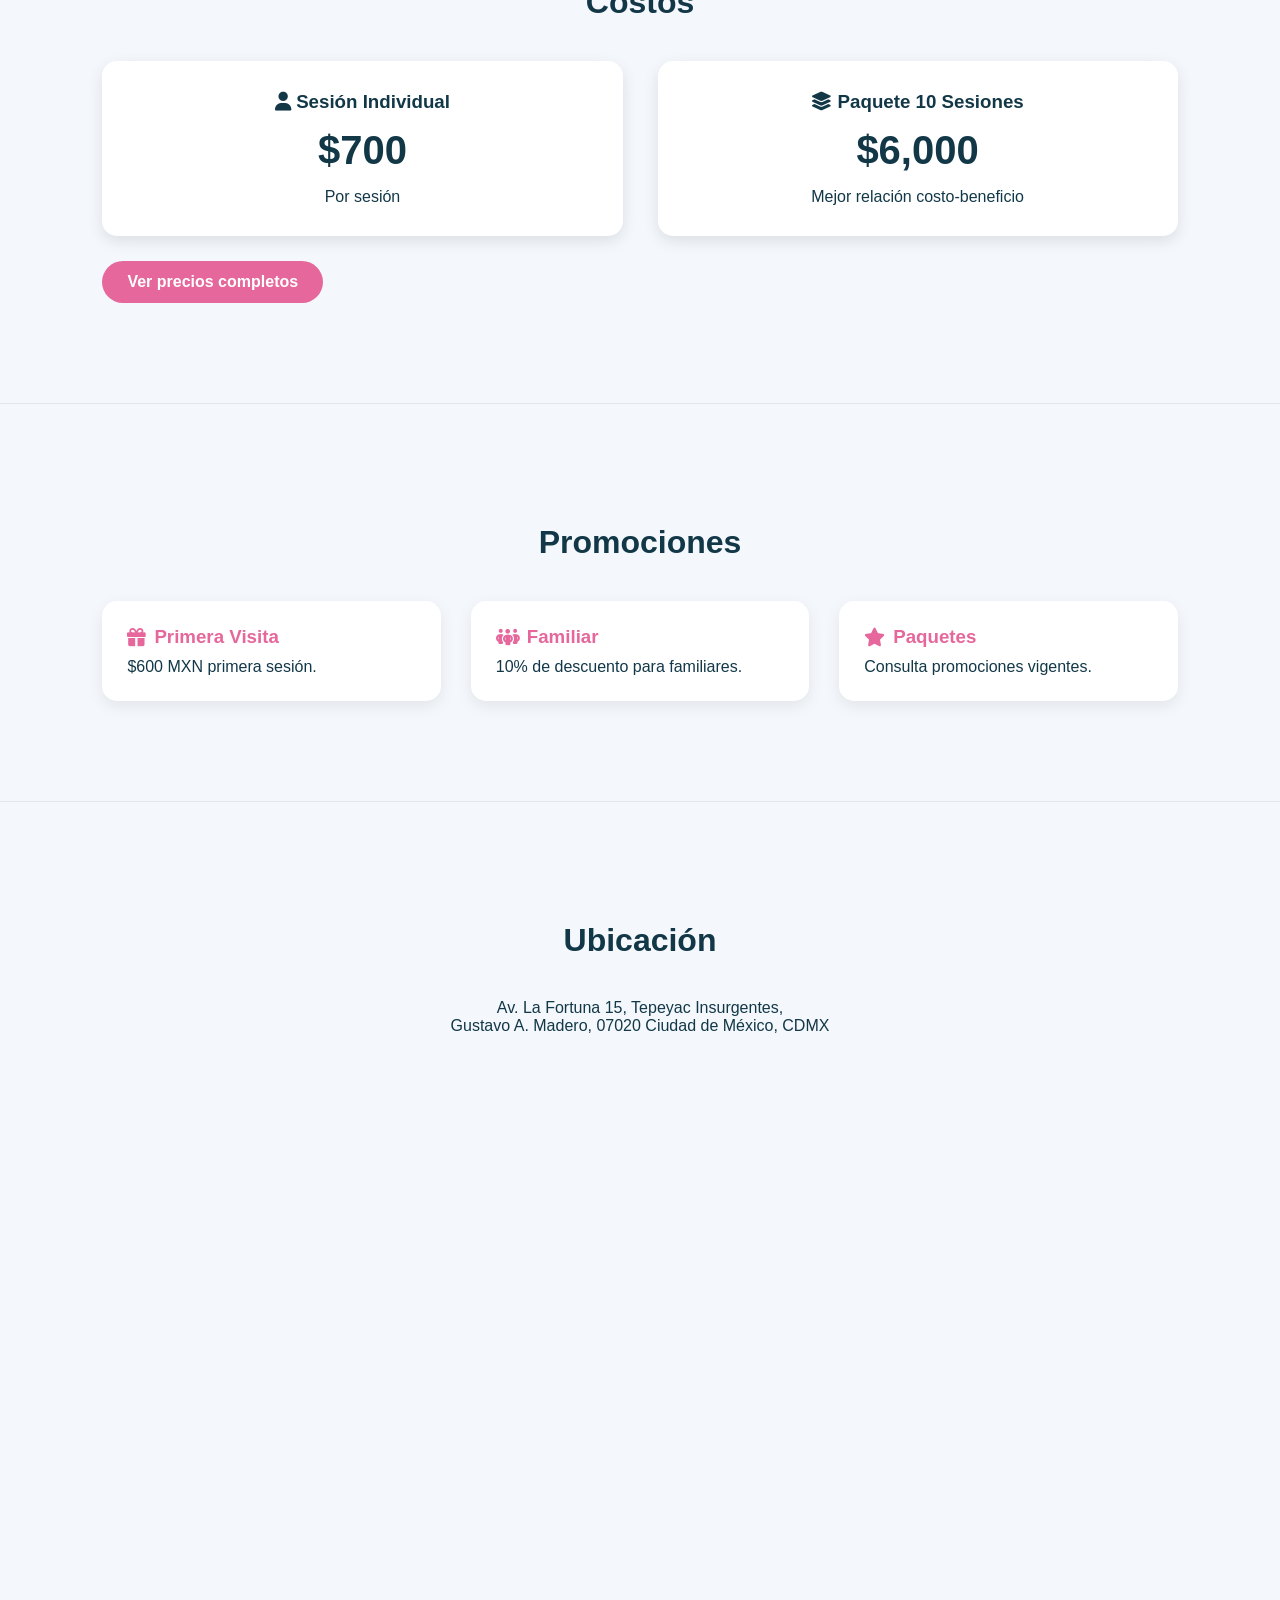
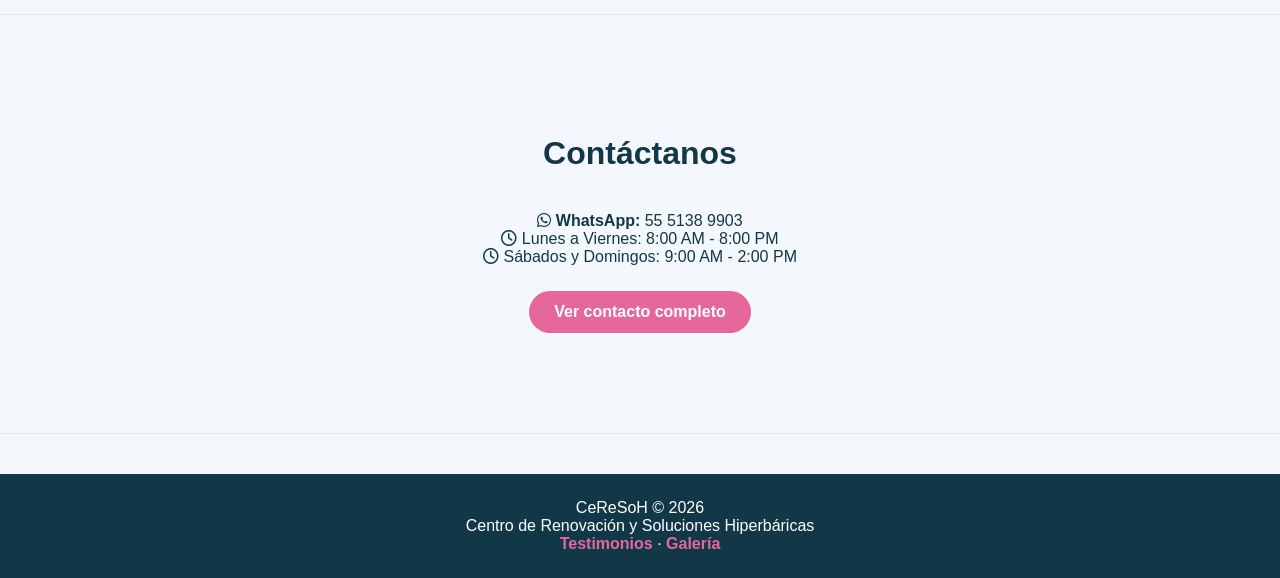
==== commit 39bb497a: "Add new navigation links to index.html" ====
--- a/index.html
+++ b/index.html
@@ -357,6 +357,12 @@
     <li><a href="#contacto">Contacto</a></li>
     <li><a href="testimonios.html">Testimonios</a></li>
     <li><a href="galeria.html">Galería</a></li>
+    <li><a href="agendar.html">Agendar cita</a></li>
+    <li><a href="indicaciones.html">Indicaciones</a></li>
+    <li><a href="nosotros.html">Sobre nosotros</a></li>
+    <li><a href="faq.html">Preguntas frecuentes</a></li>
+    <li><a href="index-en.html">English</a></li>
+    <li><a href="dark.css">Modo oscuro</a></li>
   </ul>
 </div>
 </nav>
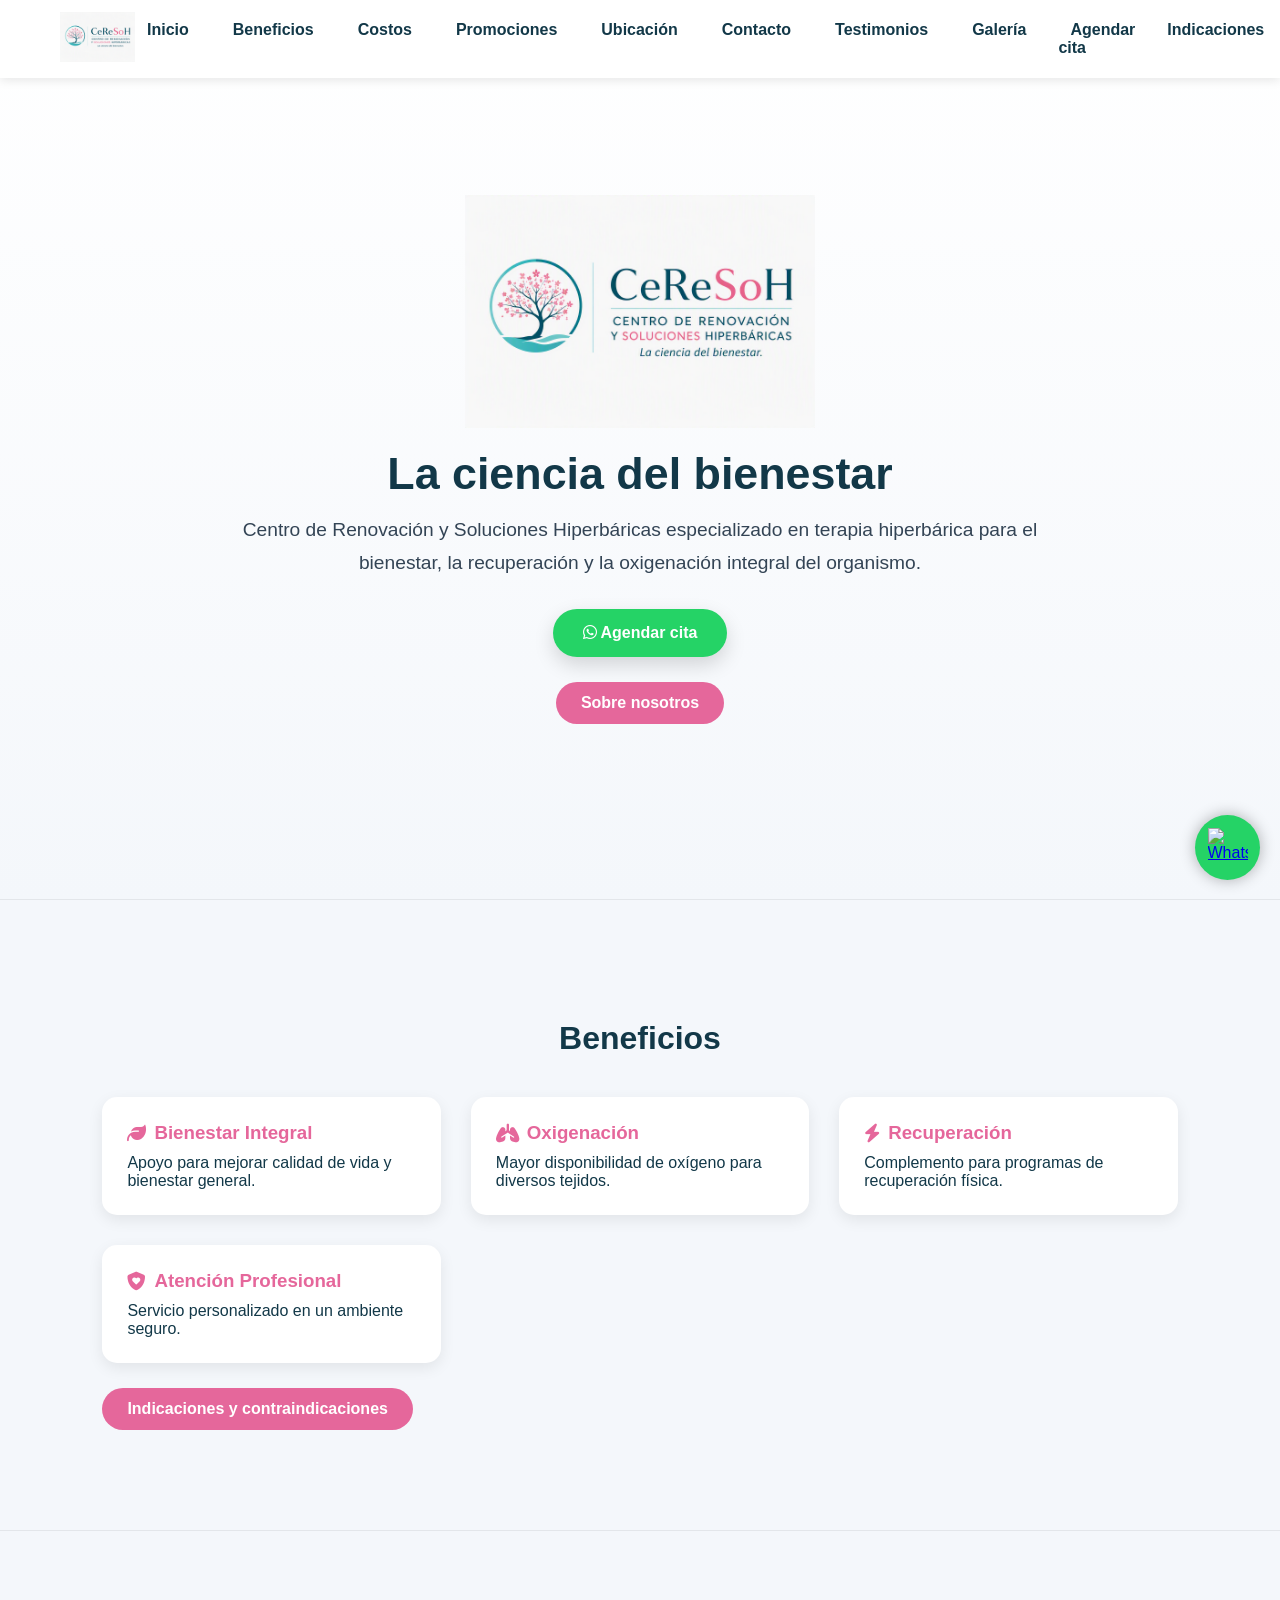
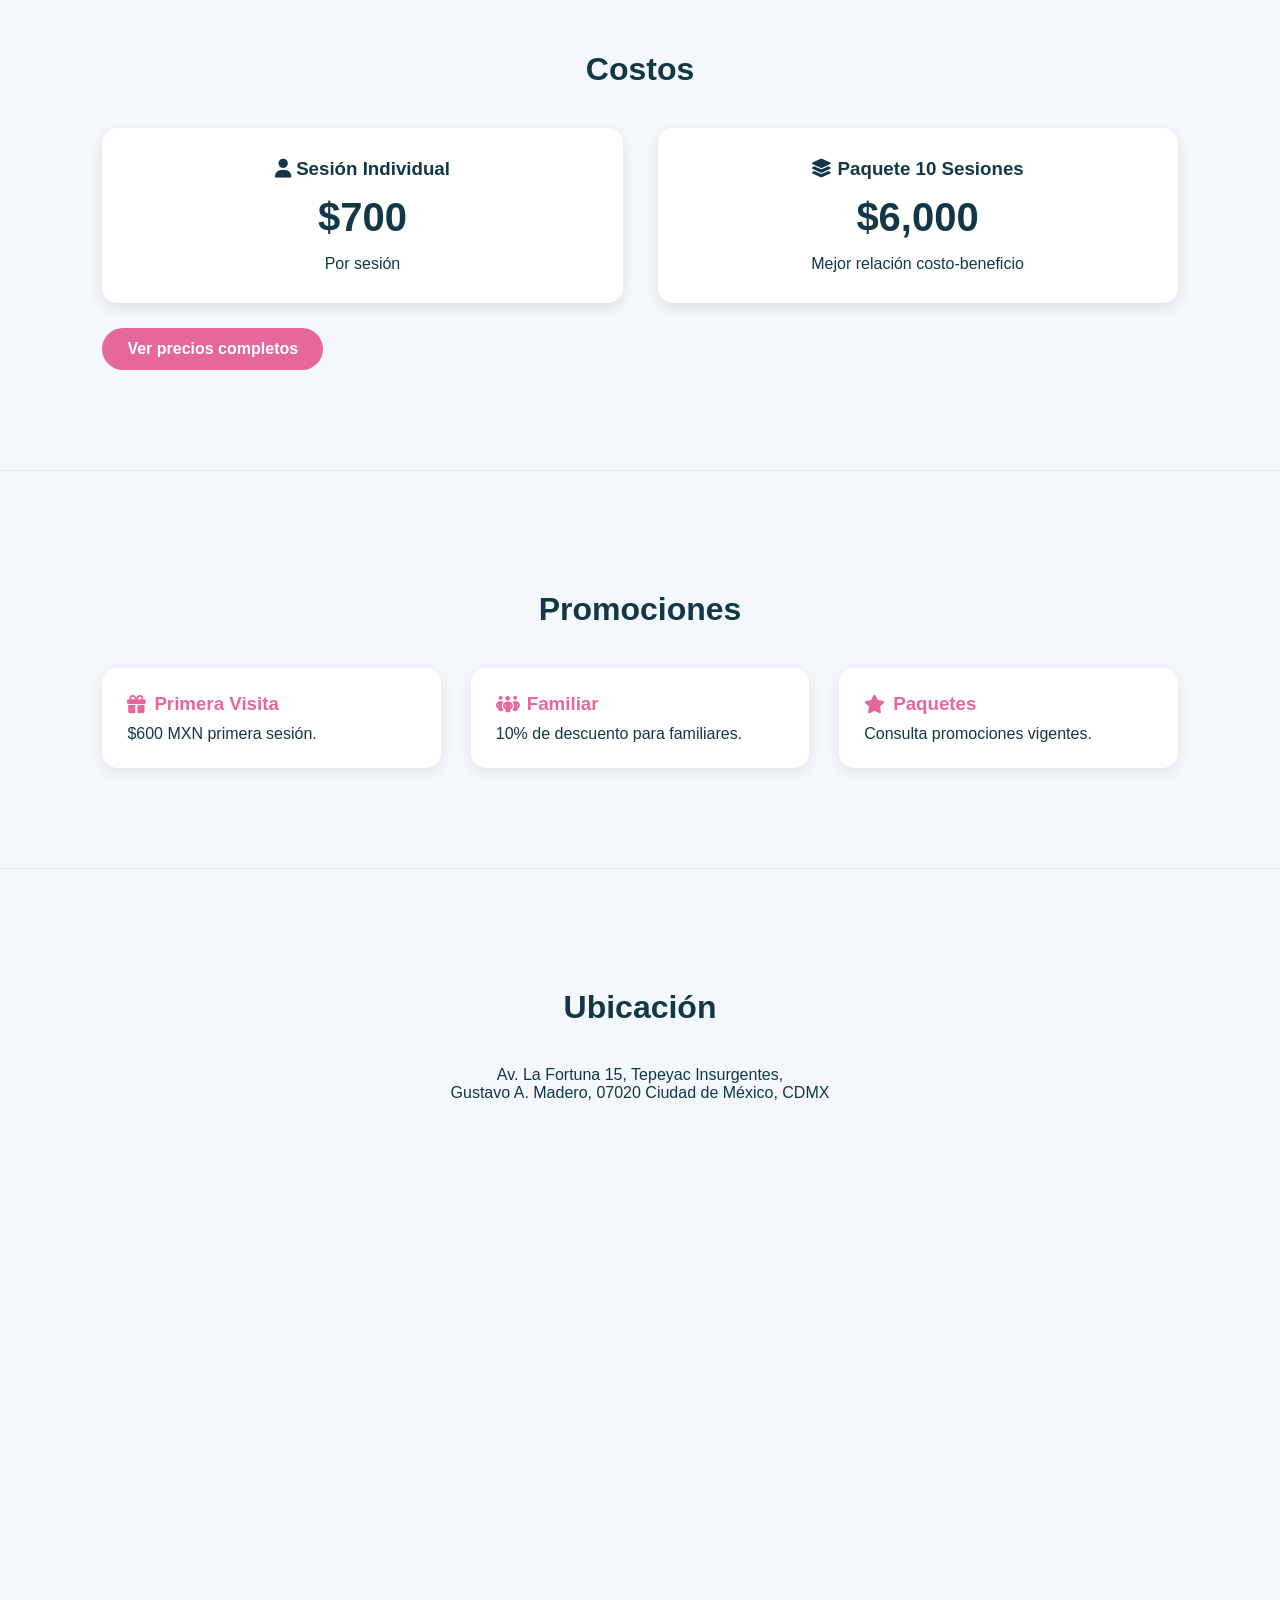
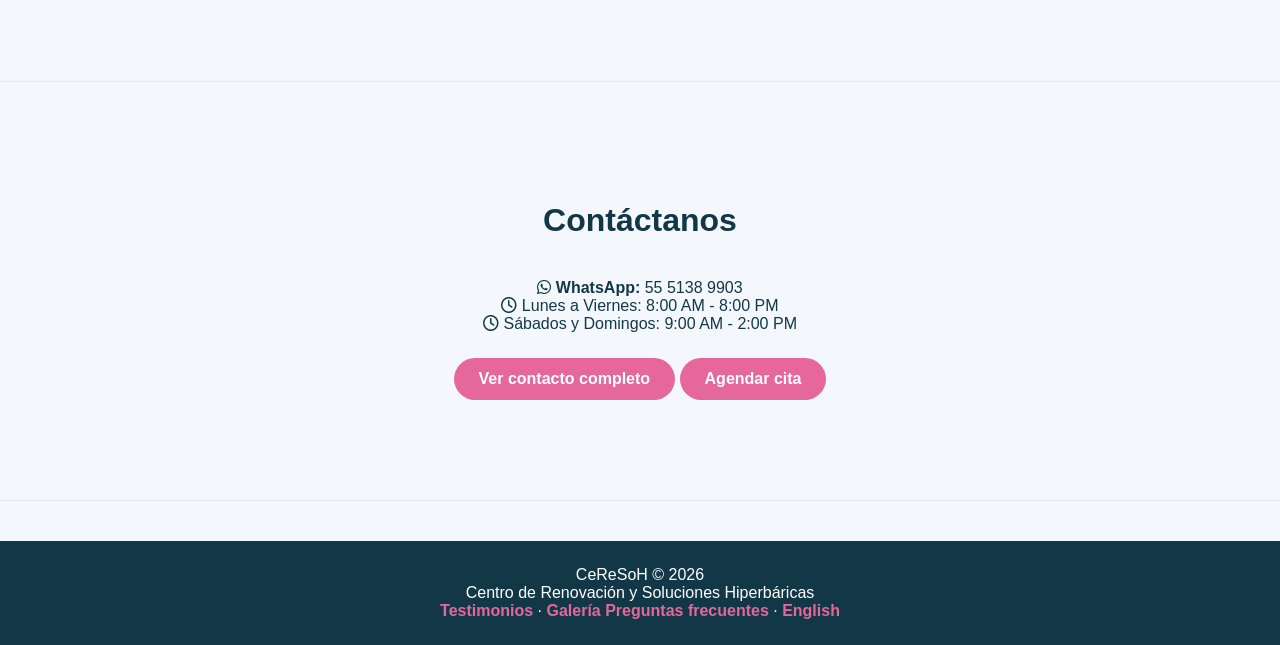
==== commit 2b5bf5cd: "Add new links to index.html for scheduling and FAQs" ====
--- a/index.html
+++ b/index.html
@@ -383,6 +383,8 @@
   <i class="fab fa-whatsapp"></i> Agendar cita
 </a>
 
+<a href="nosotros.html" class="btn-section">Sobre nosotros</a>
+
 </section>
 
 <section id="beneficios">
@@ -412,6 +414,7 @@
 </div>
 
 </div>
+<a href="indicaciones.html" class="btn-section">Indicaciones y contraindicaciones</a>
 
 </section>
 
@@ -491,6 +494,8 @@
 </p>
 
 <a href="contacto.html" class="btn-section">Ver contacto completo</a>
+  
+<a href="agendar.html" class="btn-section">Agendar cita</a>
 
 </section>
 
@@ -499,6 +504,9 @@
 Centro de Renovación y Soluciones Hiperbáricas<br>
 <a href="testimonios.html">Testimonios</a> ·
 <a href="galeria.html">Galería</a>
+<a href="faq.html">Preguntas frecuentes</a> ·
+<a href="index-en.html">English</a>
+
 </footer>
 
 <a href="https://wa.me/525551389903" class="whatsapp-float" onclick="gtag('event','whatsapp_flotante_click');">
